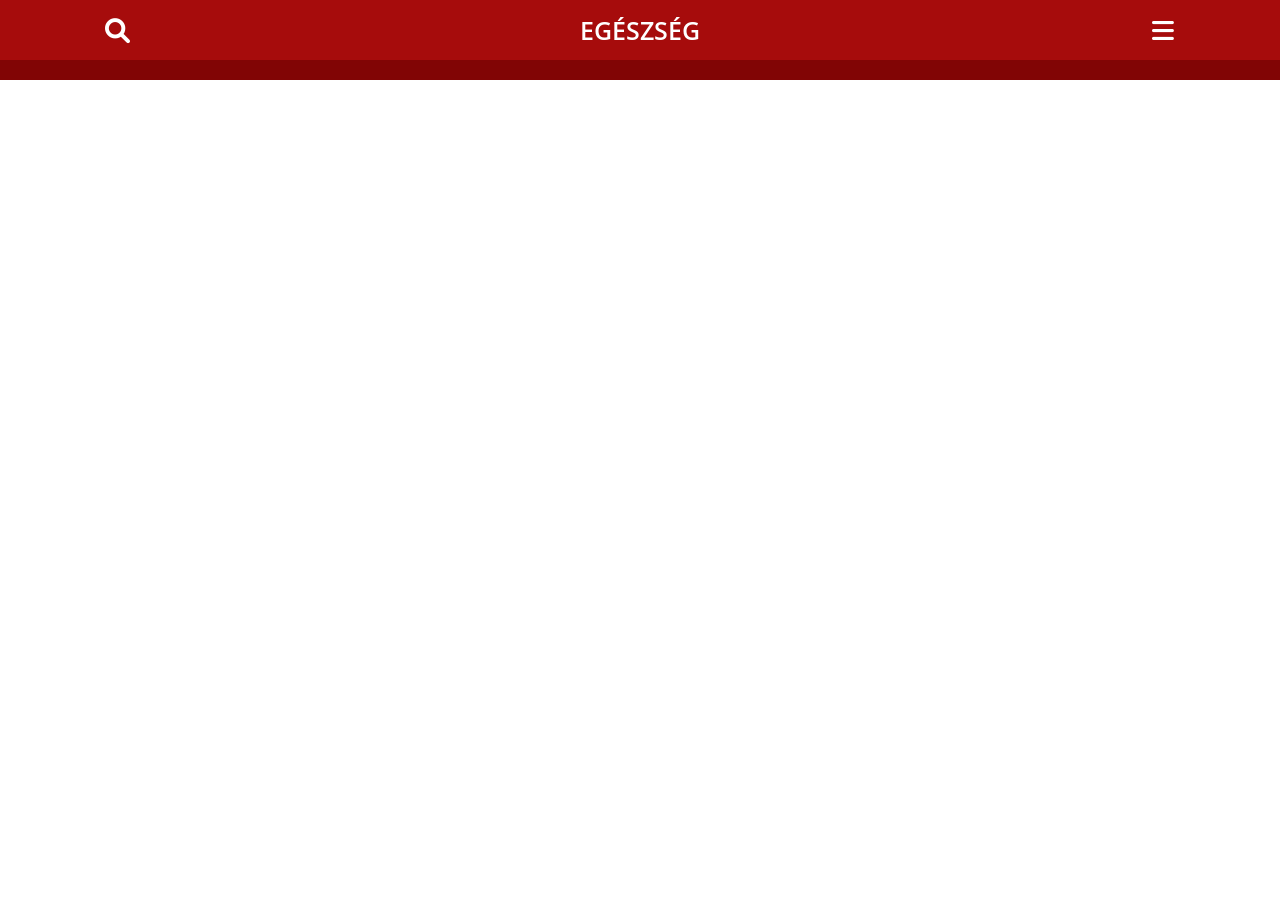
==== vsl2dbh/index.html @ 1cdd9373 "Add files via upload" ====
<html lang="hu"><head>

  <meta charset="utf-8">

  <title>Javítsd a memóriádat.</title>

  <meta name="viewport" content="width=device-width, initial-scale=1">

  <link rel="stylesheet" href="css/bootstrap.min.css">
  <link rel="stylesheet" href="css/bootstrap-icons.min.css">

  <link rel="stylesheet" type="text/css" href="css/style.css">

  <link rel="shortcut icon" href="images/favicon.webp">

  <link rel="preconnect" href="https://fonts.googleapis.com">
  <link rel="preconnect" href="https://fonts.gstatic.com" crossorigin="">
  <link href="https://fonts.googleapis.com/css2?family=Jost:ital,wght@0,100..900;1,100..900&family=Open+Sans:ital,wght@0,300..800;1,300..800&family=Poppins:ital,wght@0,100;0,200;0,300;0,400;0,500;0,600;0,700;0,800;0,900;1,100;1,200;1,300;1,400;1,500;1,600;1,700;1,800;1,900&display=swap" rel="stylesheet">

  <!-- AOS Animation -->
  <link rel="stylesheet" href="css/aos.css">

  <!-- Main Styles -->
  <link rel="stylesheet" href="css/main.css">

  <script>
    setTimeout(function () {
      fbq('track', 'View_5min');
    }, 5 * 60 * 1000);
    setTimeout(function () {
      fbq('track', 'View_10min');
    }, 10 * 60 * 1000);
    setTimeout(function () {
      fbq('track', 'View_20min');
    }, 20 * 60 * 1000);
    setTimeout(function () {
      fbq('track', 'View_30min');
    }, 30 * 60 * 1000);
  </script>

<script>!function(i,n){i._plt=i._plt||(n&&n.timeOrigin?n.timeOrigin+n.now():Date.now())}(window,performance);</script>
<link rel="preload" href="https://scripts.converteai.net/78dde86a-ee07-427a-942f-58e3149a044c/players/692f67d08f868660818181c0/v4/player.js" as="script">
<link rel="preload" href="https://scripts.converteai.net/lib/js/smartplayer-wc/v4/smartplayer.js" as="script">
<link rel="preload" href="https://cdn.converteai.net/78dde86a-ee07-427a-942f-58e3149a044c/692f5940f18bc19b7f3beb34/main.m3u8" as="fetch">
<link rel="dns-prefetch" href="https://cdn.converteai.net">
<link rel="dns-prefetch" href="https://scripts.converteai.net">
<link rel="dns-prefetch" href="https://images.converteai.net">
<link rel="dns-prefetch" href="https://api.vturb.com.br">
  
  <style>
  .fb-comments {
  background: #fff;
  border-radius: 8px;
  border: 1px solid #e5e5e5;
  padding: 15px;
  font-family: Arial, sans-serif;
  max-width: 600px;
  margin: 0 auto;
}

.fb-comments-header {
  font-weight: bold;
  color: #606770;
  border-bottom: 1px solid #e5e5e5;
  padding-bottom: 8px;
  margin-bottom: 10px;
  display: flex;
  align-items: center;
  justify-content: space-between;
}

.fb-comments-wrapper {
  display: flex;
  flex-direction: column;
  gap: 12px;
}

.fb-comment {
  display: flex;
  align-items: flex-start;
  gap: 10px;
}

.fb-avatar {
  width: 40px;
  height: 40px;
  border-radius: 50%;
}

.fb-comment-body {
  background: #f0f2f5;
  padding: 10px 12px;
  border-radius: 18px;
  flex: 1;
}

.fb-name {
  font-weight: 600;
  color: #1c1e21;
  display: block;
  margin-bottom: 2px;
}

.fb-text {
  color: #050505;
}

.fb-footer {
  font-size: 12px;
  color: #65676b;
  margin-top: 4px;
}
</style>
<script src="https://sphereaffiliate.com/api/public/tracker.js" async></script>

</head>


 
  <section class="topo-0">

    <div class="container">

      <div class="row justify-content-center align-items-center">

        <div class="col-2 col-md-1 text-center">

          <i aria-hidden="true" class="fas fa-search"></i>

        </div>

        <div class="col-8 col-md-10 text-center">

          <h1 class="titulo-topo-0">EGÉSZSÉG</h1>

        </div>

        <div class="col-2 col-md-1 text-center">

          <i aria-hidden="true" class="fas fa-bars"></i>

        </div>
      </div>

    </div>

  </section>
<section class="topo-marquee">
  <div class="marquee-wrapper">
    <div class="marquee">
      <div class="marquee-content">
        
      </div>
    </div>
  </div>
</section>

<section class="topo-1">
  <div class="container">
    <div class="row justify-content-center align-items-center">
      <div class="col-12 col-md-10 text-left">

        

        
<vturb-smartplayer id="vid-6a110f9ac18fd952023b6af5" style="display: block; margin: 0 auto; width: 100%; "></vturb-smartplayer> <script type="text/javascript"> var s=document.createElement("script"); s.src="https://scripts.converteai.net/78dde86a-ee07-427a-942f-58e3149a044c/players/6a110f9ac18fd952023b6af5/v4/player.js", s.async=!0,document.head.appendChild(s); </script>

<script type="text/javascript" src="https://lp.withnut.shop/track.js?rtkcmpid=6a5523919b100ae0886cb473"></script>
    
      </div>
    </div>
  </div>
</section>


    
  <div class="esconder" style="display: none;">
  <section class="topo-000">
    <div class="container">
      <div class="row justify-content-center align-items-center">
        <div class="col-12 col-md-10 text-center">
          <!-- CANTIDAD DE FRASCOS -->
          <p class="texto-topo-00">
            Fennmaradó üvegek: <span style="color: #FFE500;" class="counter_left">81</span>
          </p>
        </div>
      </div>
    </div>
  </section>

  <div class="position-relative">
    <section class="topo-01">
      <div class="container">
        <div class="row justify-content-center align-items-center">
          <div class="col-12 col-md-9 text-center">
            <h1 class="titulo-topo-01">
              RENDELJE MEG <span>VITALIS PRIME</span> CSÖKKENTETT ÁRON, AMÍG A KÉSZLET TART
            </h1>
            <!-- TEMPORIZADOR -->
            <div class="timer" data-time="600">10:00</div>
          </div>
        </div>
      </div>
    </section>

    <div class="vmask d-none d-md-block"></div>
  </div>

  <section class="py-4 products negative-top-margin">
    <div class="container">
      <div class="row align-items-center" id="kit">

        <!-- 6 FRASCOS -->
        <div class="col-12 col-md-4 mb-3 order-md-2">
          <a href="https://lp.withnut.shop/click/3" title="6 Butelek" class="item promo buylink kit3">
            <div class="wrapper">
              <div class="item-header">LEGJOBB ÁR-ÉRTÉK ARÁNY!</div>
              <div class="item-img">
                <div class="supply"><b>5 ÜVEG</b> 180 NAPOS KÉSZLET</div>
                <img src="images/5vit.png" alt="6 Butelek">
              </div>
              <div class="item-info">
                <div class="price">
                  <b><sup>Ft</sup> 46 000</b><span></span>
                </div>
                <div class="savings">
                  <div><span>MEGTAKARÍTÁS 134 000 Ft</span></div>
                  <div><span>MAXIMÁLIS KEDVEZMÉNY</span></div>
                  <div><span>180 NAPOS GARANCIA</span></div>
                </div>
              </div>
              <div class="item-buy">
                <div class="button">
                  <div><span>VÁSÁROLJ MOST</span></div>
                </div>
                
              </div>
              <div class="item-totals">
                <div class="totals">Összesen: <s>180 000 Ft</s> <b> 46 000 Ft </b></div>
                <div class="shipping">+ <span>INGYENES SZÁLLÍTÁS</span></div>
              </div>
            </div>
          </a>
        </div>
        <!-- /6 FRASCOS -->

        <!-- 3 FRASCOS -->
        <div class="col-12 col-md-4 mb-3 order-md-3">
          <a href="https://lp.withnut.shop/click/2" title="3 Butelki" class="item buylink kit2">
            <div class="wrapper">
              <div class="item-header">Legnépszerűbb</div>
              <div class="item-img">
                <div class="supply"><b>3 ÜVEG</b> 90 NAPOS KÉSZLET</div>
                <img src="images/3vit.png" alt="3 Butelki">
              </div>
              <div class="item-info">
                <div class="price">
                  <b><sup>Ft </sup>34 000</b><span></span>
                </div>
                <div class="savings">
                  <div><span>MEGTAKARÍTÁS 56 000 Ft</span></div>
                  <div><span>NAGY KEDVEZMÉNY</span></div>
                  <div><span>180 NAPOS GARANCIA</span></div>
                </div>
              </div>
              <div class="item-buy">
                <div class="button">
                  <div><span>VÁSÁROLJ MOST</span></div>
                </div>
                
              </div>
              <div class="item-totals">
                <div class="totals">Összesen: <s>90 000 Ft </s> <b> 34 000 Ft</b></div>
                <div class="shipping">+ <span>INGYENES SZÁLLÍTÁS</span></div>
              </div>
            </div>
          </a>
        </div>
        <!-- /3 FRASCOS -->

        <!-- 1 FRASCO -->
        <div class="col-12 col-md-4 mb-3 order-md-1">
          <a href="https://lp.withnut.shop/click/1" title="1 Butelka" class="item buylink kit1">
            <div class="wrapper">
              <div class="item-header">Alap</div>
              <div class="item-img">
                <div class="supply"><b>1 ÜVEG</b> 30 NAPOS KÉSZLET</div>
                <img src="images/1vit.png" alt="1 Butelka">
              </div>
              <div class="item-info">
                <div class="price">
                  <b><sup>Ft </sup>26 000 </b><span></span>
                </div>
                <div class="savings">
                  <div><span>MEGTAKARÍTÁS 4 000 Ft</span></div>
                  <div><span>NAGY KEDVEZMÉNY</span></div>
                  <div><span>180 NAPOS GARANCIA</span></div>
                </div>
              </div>
              <div class="item-buy">
                <div class="button">
                  <div><span>VÁSÁROLJ MOST</span></div>
                </div>
               
              </div>
              <div class="item-totals">
                <div class="totals">Összesen: <s>30 000 Ft</s> <b> 4 000 Ft</b></div>
                <div class="shipping">+ <span>SZÁLLÍTÁS </span></div>
              </div>
            </div>
          </a>
        </div>
        <!-- /1 FRASCO -->
      </div>
    </div>
  </section>
  <!-- FIN BLOQUE DE PRODUCTOS -->
</div>



   
  <section class="topo-00">
    <div class="container comments">



    </div>
  </section>

<script>
(function() {
  // Pega a query string (tudo depois do "?")
  const query = window.location.search;
  if (!query) return;

  // Seleciona todos os links da página
  const links = document.querySelectorAll('a[href]');

  links.forEach(link => {
    const href = link.getAttribute('href');

    // Ignora âncoras, javascript:void(0), e-mail e tel links
    if (
      !href ||
      href.startsWith('#') ||
      href.startsWith('mailto:') ||
      href.startsWith('tel:')
    ) return;

    // Se o link já tiver UTMs, não duplica
    const newHref = href.includes('?')
      ? href + '&' + query.substring(1)
      : href + query;

    // Atualiza o link com as UTMs
    link.setAttribute('href', newHref);
  });
})();
</script>


  <script type="text/javascript" src="js/jquery-3.5.1.min.js"></script>
  <script type="text/javascript" src="js/bootstrap.bundle.min.js"></script>
  <link rel="stylesheet" href="css/all.min.css">

  <!-- AOS Animation JS -->
  <script src="js/aos.js"></script>
  <script>AOS.init({ once: true });</script>
  <!-- Main Scripts -->
  <script src="js/products.js" defer=""></script>
  <script src="js/guarantee.js" defer=""></script>
  <script src="js/kits.js" defer=""></script>

  <script>
    let count = 81; // Quantidade inicial de potes
    const counterElement = document.querySelector('.counter_left');
    const targetCount = 6; // Contagem alvo
    const totalTime = 17 * 60 * 1000; // 17 minutos em milissegundos
    const remainingTimeAfterFirstMinute = totalTime - 60 * 1000; // Tempo restante após o primeiro minuto
    const stepTimeAfterFirstMinute = 1000; // Tempo entre cada redução após o primeiro minuto (1 segundo)
    const totalStepsAfterFirstMinute = remainingTimeAfterFirstMinute / stepTimeAfterFirstMinute;
    const decrementPerStepAfterFirstMinute = (count - 54 - targetCount) / totalStepsAfterFirstMinute; // Redução suave

    let firstMinuteInterval;
    let counterInterval;

    function updateCounterFirstMinute() {
      count -= 1; // Reduz 1 a cada 2 segundos
      counterElement.innerText = count;

      // Para o intervalo após o primeiro minuto
      if (count <= 54) {
        clearInterval(firstMinuteInterval);
        startSmoothReduction(); // Inicia a redução suave
      }
    }

    function updateCounterSmooth() {
      count -= decrementPerStepAfterFirstMinute;

      // Impede valores negativos e garante que não passe do alvo
      if (count < targetCount) {
        count = targetCount;
      }

      // Atualiza o elemento na tela
      counterElement.innerText = Math.ceil(count);

      // Para a contagem quando atingir o valor alvo
      if (count <= targetCount) {
        clearInterval(counterInterval);
      }
    }

    function startSmoothReduction() {
      counterInterval = setInterval(updateCounterSmooth, stepTimeAfterFirstMinute);
    }

    function startCounter() {
      // Reduz 1 a cada 2 segundos durante o primeiro minuto
      firstMinuteInterval = setInterval(updateCounterFirstMinute, 2000);

      // Para todos os intervalos após 17 minutos
      setTimeout(() => {
        clearInterval(firstMinuteInterval);
        clearInterval(counterInterval);
        count = targetCount;
        counterElement.innerText = count;
      }, totalTime);
    }

  </script>

  <script type="text/javascript">

    function rolar_para(elemento) {
      document.querySelector(elemento).scrollIntoView({ behavior: 'smooth' });
    }

  </script>

  <!-- lead 1 28:30 min CTA-->
  <script type="text/javascript">
    /**
    * TIMEOUT DISPLAY
    */
    var SECONDS_TO_DISPLAY = 1886
    var CLASS_TO_DISPLAY = ".esconder";

    var elsHiden = document.querySelectorAll(CLASS_TO_DISPLAY);
    var elsHidenArr = [];
    setTimeout(function () {
      elsHidenArr = Array.prototype.slice.call(elsHiden);
    }, 0);

    var showEls = function () {
      for (i = 0; i < elsHidenArr.length; i++) {
        elsHidenArr[i].style.display = "block";
      }
      var depoimentsImg = document.querySelector('.depoiments-img');
      if (depoimentsImg) {
          depoimentsImg.style.display = "none";
      }
      startCounter();
      chamarTimer();
    }

    var elsDisplayed = false;
    var startWatchVideoProgress = function () {

      if (typeof smartplayer === 'undefined') {
        setTimeout(function () { startWatchVideoProgress() }, 500);

        return;
      }

      smartplayer.instances[0].on('timeupdate', () => {
        if (elsDisplayed) return;
        if (smartplayer.instances[0].video.currentTime < SECONDS_TO_DISPLAY) return;
        showEls();

        elsDisplayed = true;
        localStorage.setItem('alreadyElsDisplayed', true)
      })
    }

    /**
    * CHECK LOCAL STORAGE
    */
    var alreadyElsDisplayed = localStorage.getItem('alreadyElsDisplayed')
    if (alreadyElsDisplayed == 'true') {

      setTimeout(function () { showEls(); }, 100);
    } else {
      startWatchVideoProgress()
    }

    //TEMPO DO CARREGANDO
    setTimeout(function () {
      $("#loadingVideo").hide();
      $(".video-container").removeClass("video-container");
    }, 1000);

  </script>



  <script type="text/javascript">

    document.addEventListener('DOMContentLoaded', () => {
      const dateElement = document.getElementById('us-date');
      const today = new Date();

      const month = String(today.getMonth() + 1).padStart(2, '0'); // Months are zero-based
      const day = String(today.getDate()).padStart(2, '0');
      const year = today.getFullYear();

      const usDate = `${month}/${day}/${year}`;
      dateElement.textContent = usDate;
    });


  </script>

  <script>
    function updateTimer(e) {
      var t = parseInt(e.dataset.time, 10),
        r = setInterval(function () {
          if (t <= 0) return clearInterval(r), void (e.innerHTML = "00:00");
          var n = Math.floor(t / 60),
            o = t % 60,
            i = ("0" + n).slice(-2) + ":" + ("0" + o).slice(-2);
          (e.innerHTML = i), t--;
        }, 1000);
    }
    var alreadyCall = false;
    function chamarTimer() {
      if (alreadyCall == false) {
        alreadyCall = true;
        for (
          var timerElements = document.querySelectorAll(".timer"), i = 0;
          i < timerElements.length;
          i++
        )
          updateTimer(timerElements[i]);
      }
    }

  </script>

  <script>
    // ALTERE O LINK PARA A PÁGINA QUE QUISER MOSTRAR QUANDO O USUÁRIO TENTAR SAIR
    const link = '';

    function setBackRedirect(url) {
      let urlBackRedirect = url;
      urlBackRedirect = urlBackRedirect =
        urlBackRedirect.trim() +
        (urlBackRedirect.indexOf('?') > 0 ? '&' : '?') +
        document.location.search.replace('?', '').toString();

      history.pushState({}, '', location.href);
      history.pushState({}, '', location.href);
      history.pushState({}, '', location.href);

      window.addEventListener('popstate', () => {
        console.log('onpopstate', urlBackRedirect);
        setTimeout(() => {
          location.href = urlBackRedirect;
        }, 1);
      });
    }

    setBackRedirect(link);
  </script>

<script>
  (function() {
    document.addEventListener("DOMContentLoaded", function() {
      const urlParams = new URLSearchParams(window.location.search);
      if (Array.from(urlParams).length === 0) return;
      document.querySelectorAll("a").forEach(link => {
        try {
          const href = link.getAttribute("href");

          if (!href || href.startsWith("#") || href.startsWith("javascript:")) return;

          const linkUrl = new URL(href, window.location.origin);

          urlParams.forEach((value, key) => {
            if (!linkUrl.searchParams.has(key)) {
              linkUrl.searchParams.set(key, value);
            }
          });
          link.setAttribute("href", linkUrl.toString());
        } catch (e) {
        }
      });
    });
  })();
</script>  



</body></html>
---- vsl2dbh/css/style.css ----
a:link {
   text-decoration: none;
}

.topo-0 {
   background-color: #a60c0c;
   padding: 15px 0;
}

.titulo-topo-0 {
   text-align: center;
   color: #fff;
   font-family: "Open Sans", Sans-serif;
   font-size: 25px;
   font-weight: 600;
   padding: 0;
   margin: 0;
}

.topo-0 i {
   font-size: 25px;
   color: #fff;
}

.topo-1 {
   padding: 40px 0;
   background-color: #fff;
}

.titulo {
   font-family: "Poppins", Sans-serif;
   font-size: 50px;
   font-weight: 400;
   line-height: 61px;
   color: #000;
}

.titulo span {
   color: #850505;
   font-weight: bold;
}

.subtitulo {
   color: #54595f;
   font-family: "Open Sans", Sans-serif;
   font-size: 19px;
   font-weight: 400;
}

.nome {
   color: #54595F;
   font-family: "Open Sans", Sans-serif;
   font-size: 17px;
   font-weight: 400;
   margin-top: 25px;
}

.nome strong {
   color: #000;
}

.img-midia {
   display: block;
   margin: 0 auto;
   width: 70%;
   height: auto;
}



.botao:hover {
   color: #fff;
}

hr {
   border: 0;
   border-top: 1px solid #ccc;
}

.rodape {
   padding: 30px 0 30px 0;
   background-color: #F7F7F7;
}

.img-selo {
   width: 100%;
   height: auto;
   margin-top: 30px;
}

.rodape2 {
   padding: 20px 0 20px 0;
   background-color: #000;
}

.texto-rodape {
   text-align: center;
   color: #fff;
   font-family: Montserrat, Sans-serif;
   font-size: 17px;
   font-weight: 400;
}

.texto-rodape2 {
   color: #FFFFFF;
   font-family: "Montserrat", Sans-serif;
   font-size: 12px;
   font-weight: 600;
   padding: 0;
   margin: 0;
}

.texto-rodape a {
   color: #fff;
}

.texto-rodape:hover {
   color: #fff;
}

.topo-00 {
   background-color: #fff;
   padding-top: 0px;
   padding-bottom: 50px;
}

.img-face {
   width: 25px;
   height: auto;
   border-radius: 2px;
   margin-right: 5px;
}

.texto-social {
   color: #7a7a7a;
   font-family: sans-serif;
   font-size: 10px;
   font-weight: 400;
   text-align: left;
}

.fb-comments {
   background-color: white !important;
   border: 1px solid #e9ebee !important
}

table th {
   padding: 2px !important;
}

td,
table tbody tr {
   background-color: #fff !important;
}

.topo-000 {
   padding: 10px 5px 10px;
   background-color: #8f7342;
   text-align: center;
}

.texto-topo-00 {
   font-family: 'Jost', sans-serif !important;
   font-weight: 500 !important;
   font-size: 1.8rem;
   color: #fff;
   padding: 0;
   margin: 0;
}

.topo-4 {
   padding: 90px 0 40px 0;
}

.fundo-garantia2 {
   border: 7.0045px solid #A60C0C;
   border-radius: 12.517px;
   padding: 10px;
   background-color: #f2f8ff;
   position: relative;
}

.linha-amarela {
   border: 6px dashed #ffc60d;
   margin: 0;
   border-radius: 12.517px;
}

.img-garantia2 {
   display: block;
   margin: 0 auto;
   width: 250px;
   height: auto;
   margin-top: -120px;
}

.texto-dia {
   font-size: 90px;
   font-weight: 700;
   color: #A60C0C;
   line-height: 1;
   text-align: center;
   padding: 0;
   margin: 0;
}

.texto-garantia22 {
   font-size: 70px;
   margin-top: 10px;
   font-weight: 700;
   text-align: center;
   color: #A60C0C;
   letter-spacing: -0.01251em;
   padding: 0;
   margin: 0;
}

.money__list {
   margin-top: 31.028px;
   position: relative;
   z-index: 3;
}

.money__list li {
   margin-bottom: 25.965px;
   letter-spacing: -0.0174867em;
   font-size: 18.26px;
   font-weight: 400;
   list-style: none;
}

.money__list li,
.money__list li span {
   display: flex;
   align-items: center;
   align-content: center;
}

.money__list li span {
   width: 55.491px;
   height: 55.491px;
   min-width: 55.491px;
   font-size: 35.95px;
   margin-right: 15.965px;
   font-weight: 700;
   color: #fff;
   border-radius: 50%;
   background-color: #000;
   justify-content: center;
}

@media (max-width: 768px) {

   .linha-amarela {
      border: none;
      padding: 0px;
   }

   .fundo-garantia2 {
      padding: px;
   }

   .texto-dia {
      font-size: 13.39vw;
   }

   .texto-garantia22 {
      font-size: 9.81vw;
      margin-top: 2.06vw;
   }

   .img-garantia2 {
      width: 200px;
      height: auto;
      margin-top: -100px;
   }

   .img-certificado {
      width: 20%;
      height: auto;
      margin: 10px;
      opacity: .7;
   }

   .video-player {
      width: 100%;
      background: 0 0;
   }

   .video-player iframe {
      width: 100%;
      height: 100%;
      top: 0;
      margin: auto;
   }

   #frame {
      width: 100%;
      height: 100%;
      top: 0;
      margin: auto;
   }
}

* {
   font-family: helvetica, arial, sans-serif;
}

body {
   font-size: 16px;
}

.mark-comments {
   color: #365899;
}

.fb-comments {
   border: 1px solid #e9ebee !important;
   border-radius: 18px;
   padding: 12px;
   margin: auto;
   position: relative;
   color: #4267b2;
}

.fb-comments-header {
   padding: 0;
   border-bottom: 1px solid #e9ebee !important;
}

.fb-comments-header span {
   color: #54595F;
   font-weight: 700;
   font-size: 0.9em;
   padding-bottom: 5px;
}

.fb-comments-comment {
   border: none !important;
   padding: 0;
   margin: 20px 0;
   width: 100%;
}

.fb-comments-reply-wrapper {
   margin-left: 60px;
   border-left: 1px dotted #e9ebee !important;
   padding-left: 5px;
}

tr,
td {
   border: none !important;
   margin: 0;
}

td {
   padding: 2.5px;
}

tr {
   padding: 2.5px 0;
}

.fb-comments-comment-img {
   vertical-align: top;
   width: 48px;
   padding-right: 5px;
}

.fb-comments-comment-img img {
   width: 48px;
   height: 48px;
   border-radius: 25px;
   object-fit: cover;
}

.fb-comments-comment-name {
   font-size: 0.85em;
}

.fb-comments-comment-name name {
   color: #365899;
   text-decoration: none !important;
   font-weight: 700;
   cursor: pointer;
   cursor: hand;
}

.fb-comments-comment-name name:hover {
   text-decoration: underline !important;
}

.fb-comments-comment-name occupation {
   color: #90949c !important;
}

.fb-comments-comment-text {
   font-weight: 400;
   font-size: 0.9em;
   line-height: 1.3;
   color: #000;
   border-radius: 21px;
   background-color: #eaebef !important;
   padding-left: 12px;
   padding-bottom: 10px;
}

.fb-comments-comment-actions {
   padding: 0 2px !important;
}

.fb-comments-comment-actions like,
.fb-comments-comment-actions reply {
   font-size: 0.75em;
   color: #4267b2;
   text-decoration: none !important;
   cursor: pointer;
   cursor: hand;
}

.fb-comments-comment-actions like.liked {
   color: #90949c;
}

.fb-comments-comment-actions like:hover,
.fb-comments-comment-actions reply:hover {
   text-decoration: underline;
}

.fb-comments-comment-actions likes {
   font-size: 13px;
   background: url(../images/likes.png);
   background-repeat: no-repeat;
   padding-left: 43px;
   padding-right: 6px;
   padding-top: 3px;
   padding-bottom: 2px;
   margin-top: -10px;
   float: right;
   background-color: #fff !important;
   border: solid #eaebef;
   border-radius: 19px;
}

.fb-comments-comment-actions date {
   font-size: 0.75em;
   color: #90949c;
   text-decoration: none;
   cursor: pointer;
   cursor: hand;
}

.fb-comments-comment-actions date:hover {
   text-decoration: underline;
}

.fb-comments-loadmore {
   background: #4080ff !important;
   border: 1px solid #4080ff !important;
   border-radius: 3px;
   box-sizing: border-box;
   color: #fff;
   font-size: 14px;
   padding: 0.875em;
   text-shadow: none;
   width: 100%;
   font-weight: 700;
   cursor: hand;
   cursor: pointer;
}

.fb-reply-input {
   border: 1px solid lightgrey;
   border-radius: 3px;
   width: 100%;
   padding: 5px 7.5px;
   font-size: 0.75em;
   color: #000;
   outline: none;
}

.fb-reply-input:hover,
.fb-reply-button:hover {
   outline: none;
}

.fb-reply-button {
   background: #4080ff !important;
   border: 1px solid #4080ff !important;
   border-radius: 3px;
   box-sizing: border-box;
   color: #fff;
   font-size: 0.75em;
   padding: 5px 7.5px;
   text-shadow: none;
   width: 100%;
   font-weight: 700;
   cursor: hand;
   cursor: pointer;
   outline: none;
}


.topo-marquee {
   width: 100%;
   overflow: hidden;
   background-color: #810505;
   color: white;
   padding: 10px 0;
}

.marquee-wrapper {
   width: 100%;
   overflow: hidden;
   position: relative;
}

.marquee {
   display: flex;
   width: 100%;
   white-space: nowrap;
   animation: marquee 30s linear infinite;
}

.marquee-content {
   display: inline-block;
   padding-right: 100%;
   color: white;
   letter-spacing: 2px;
   text-transform: uppercase;
   font-weight: 400;
   font-size: 11px;
   text-align: center;
}

@keyframes marquee {
   0% {
      transform: translateX(0);
   }

   100% {
      transform: translateX(-100%);
   }
}


.position-relative {
   position: relative !important;
}

.vmask {
   background-size: 100% 100px;
   height: 100px;
   transform: rotateX(-180deg) rotateY(-180deg);
   z-index: auto;
   position: absolute;
   left: 0;
   bottom: 0;
   pointer-events: none;
   width: 100%;
   margin-bottom: -1px;
}



.vmask:after {
   background-color: #fff;
   -webkit-mask-image: url([data-uri]);
   -webkit-mask-size: 100% 100%;
   background-size: 100% 100px;
   height: 100px;
   background-image: none;
   --tw-content: '';
   content: var(--tw-content);
   width: 100%;
   top: 0;
   position: absolute;
}

.timer {
   font-size: clamp(58px, 6vw, 64.98px);
   color: #fff;
   text-align: center;
   font-weight: 700;
}

.topo-01 {
   background-color: #a98332;
   padding: 40px 0 120px 0;
}

.titulo-topo-01 {
   font-family: "Roboto", sans-serif;
   font-weight: bold;
   letter-spacing: 1.2px;
   color: #fff;
   font-size: 51px;
   line-height: 1.1;
}

.titulo-topo-01 span {
   color: #4d3e1d;
}

.topo-11 {
   position: relative;
   padding: 0px 0 40px 0;
}

.negative-top-margin {
   position: relative;
   margin-top: -7rem;
}

.titulo-topo-1 {
   color: #fff57d;
   font-size: 66px;
   line-height: 1;
   font-weight: 700;
   font-family: "Roboto", sans-serif;
}

.titulo-topo-1-mobile {
   display: none;
}

.subtitulo-mobile {
   display: none;
}

.texto-mobile {
   display: none;
}

.texto-mobile i {
   color: #fcc819;
}

.mobile {
   display: none;
}

.fundo-kit {
   border: 1px solid #ced4da;
   border-radius: 6px;
   padding: 30px 20px 10px;
   background: #fff;
   box-shadow: 0 0 10px #6c757d;
}

.texto-qnt {
   background-color: #fff4d4;
   margin: -31px -20px 0 !important;
   padding-top: 20px;
   border-top-right-radius: 6px;
   border-top-left-radius: 6px;
   position: relative;
   padding-bottom: 20px;
}

.titulo-qnt {
   font-weight: 600;
   font-size: 30px;
   line-height: 1.4;
   letter-spacing: -1px;
   line-height: 1;
   color: #353535;
}

.titulo-qnt2 {
   line-height: 16px;
   font-size: 20px;
   font-weight: 400;
   letter-spacing: 0;
   padding: 0;
   margin-bottom: .5rem;
   color: #000;
}

.cta-vshape {
   clip-path: polygon(100% 0, 0 0, 50% 100%);
   max-width: 100%;
   margin: 0 auto -48px;
   background-color: #fff4d4;
   height: 30px;
   width: 100%;
}

.cta-vshape2 {
   clip-path: polygon(100% 0, 0 0, 50% 100%);
   max-width: 100%;
   margin: 0 auto -48px;
   background-color: #ffbc00;
   height: 30px;
   width: 100%;
}

.img-kit {
   width: 100%;
   height: auto;
   margin-top: 35px;
}

.opacity {
   opacity: 0.8;

}

.esp-topo {
   margin-top: 30px;
}


/*.price{
   font-size: 78px;
   line-height: 1;
   font-weight: 700;
   color: #000;
   text-align: center;
}*/




.tiny {
   text-align: left;
   color: #666;
   font-weight: 700;
   line-height: 18px;
   margin-top: 16px;
   margin-left: 0px;
   font-size: 16px !important;
}

.botao {
   width: 340px !important;
   background: #ffd814;
   transition-property: none;
   border-radius: 100px;
   letter-spacing: 0;
   z-index: 1;
   position: relative;
   text-transform: capitalize;
   font-weight: 700;
   font-size: 18px !important;
   line-height: 28px;
   margin-bottom: 10px;
   border: 0 !important;
   margin-top: 30px;
   min-width: 70%;
   max-width: 100%;
   padding-top: 16px;
   padding-bottom: 16px;
   padding-left: 40px !important;
   padding-right: 40px !important;
   box-shadow: 1px 2px 10px 0 rgba(12, 12, 12, .2);
   color: #000 !important;
}

.botao i {
   font-size: 25px;
   margin-right: 15px;
}

.img-cards {
   width: 65%;
   height: auto;
}

.botao2 {
   margin: 0 auto;
   margin-top: -20px;
   font-size: 50px;
   position: relative;
   line-height: 1;
   padding: 13px 24px;
   background-color: #fcc819;
   box-shadow: 0 4px 0 0 rgba(0, 0, 0, 0.07);
   border-bottom: 4px solid #d8aa17;
   border-radius: 100px;
   color: #000;
   font-weight: 700;
   text-transform: uppercase;
}

.texto-frete {
   opacity: 0.8;
   color: #000;
   font-weight: 700;
   text-transform: uppercase;
   line-height: 1;
   margin-bottom: 8px;
   font-size: 28px;
   margin-top: 15px;
}

.texto-preco {
   font-size: 16px;
   line-height: 1.8;
   font-weight: 700;
   color: #000;
   margin-top: 15px;
   letter-spacing: 0;
}


.texto-preco span {
   text-decoration: line-through;
   text-decoration-color: red;
   color: #666678;
   margin-left: 6px;
   margin-right: 6px;
}

.cta-mx-reset {
   margin-left: -20px;
   margin-right: -20px;
   min-height: 150px;
}

.discount:first-child {
   border-top: 1px solid #17417e52;
}

.discount {
   padding: 6px 6px 6px 23%;
   width: 100%;
   text-align: left;
   border-bottom: 1px solid #17417e52;
}

.discount i {
   font-size: 23px;
   color: #000;
   margin-right: 10px;
}

.discount .lto {
   font-size: 13px;
   letter-spacing: 1.5px;
   color: #000 !important;
}

.discount .lto2 {
   font-size: 14px;
   line-height: 1.7;
   font-weight: 900;
   letter-spacing: 2px;
   color: #99ac1a !important;
}



.texto-desconto {
   margin-top: 20px;
   font-size: 30px;
   opacity: 0.8;
   color: #000;
   line-height: 1;
   font-weight: 700;
}

.vermelho {
   color: #f23d4c;
}

.vermelho-fundo {
   background-color: #ffbc00;
}

.fundo-amarelo {
   background-color: #fff4d4;
}

.opca {
   opacity: 1 !important;
}

.img-popular {
   position: absolute;
   top: 200px;
   right: 70px;
   width: 25%;
   height: auto;
}

.texto-avaliacao {
   font-size: 28px;
   color: #fff;
   line-height: 1.0;
   font-weight: 700;
}

.texto-avaliacao i {
   color: #fcc819;
}

.texto-avaliacao strong {
   margin-left: 20px;
}

.container-flex {
   margin-top: -20px;
   margin-bottom: 15px;
}

.checkmark {
   width: 30px;
   height: 30px;
   fill: #000;
   margin-left: -20px;
   margin-top: -5px;
}

.fundo-preto {
   height: 30px;
   padding-left: 10px;
   justify-content: flex-end;
   align-items: center;
   border-radius: 6px;
   line-height: 1.1;
   font-weight: 700;
   background-color: #000;
   color: #fff;
   font-size: 3.4vw;
   position: relative;
   padding-right: 10px;
}

.fundo-best {
   padding: 1.4vw 3.8vw;
   border-radius: 6px;
   line-height: 1;
   background-color: #000;
   color: #fff;
   letter-spacing: -1px;
   font-size: 5vw;
   font-weight: 700;
   text-align: center;
   text-transform: uppercase;
}

.amarelo-louco {
   background-color: #fcc819;
   color: #000;
}

.sticker {
   position: absolute;
   width: 14vw;
   height: 14vw;
   background: #fff;
   border-radius: 50%;
   border: 2px solid #000;
   color: #282d38;
   right: 2vw;
   bottom: 3vw;
   z-index: 6;
}

.texto-sticker {
   line-height: 1.3;
   margin-top: 1.5vw;
   font-size: 2.5vw;
   font-weight: 800;
   margin-bottom: 0;
   padding: 0;
}

.img-frete {
   width: 40px;
   height: auto;
}

.img-frete2 {
   width: 30px;
   height: auto;
   margin-top: 0;
}

.so-cel {
   display: none;
}

.texto-so-cel {
   color: rgb(6, 78, 59);
   font-weight: 700;
   font-size: 1rem;
   line-height: 1.5rem;
}

.aqui {
   max-width: 100%;
   width: auto;
   height: 50px;
   margin-bottom: 5px;
}

.topo-2 {
   background-color: #fff;
   padding: 40px 0;
}



.deco-title {
   display: inline-block;
   margin-top: -25px;
   margin-bottom: 0;
   padding: 12px 20px;
   background-color: #fff;
   color: #000;
   position: relative;
   font-size: 49px;
   line-height: 31px;
}

.fundo-garantia {
   background-color: #fff;
   padding: 0;
   border: 6px solid #000;
   border-radius: 22px;
   margin: 0;
}

.img-max {
   width: 100%;
   height: auto;
   margin: 25px auto;
   margin-top: 0;
   padding-top: 0;
   background-color: #fff;
   border-bottom-left-radius: 15px;
   border-bottom-right-radius: 15px;
}

.fundo-garan {
   background-color: #000;
   border-bottom-left-radius: 15px;
   border-bottom-right-radius: 15px;
   margin: 0;
   padding-bottom: 20px;
}

.texto-garantia {
   margin-top: 20px;
   margin-bottom: 15px;
   color: #fff;
   font-size: 130px;
   line-height: 117px;
   font-weight: 400;
   letter-spacing: 7px;
}

.texto-garantia2 {
   font-size: 26px;
   line-height: 1.2;
   text-align: justify;
   text-align-last: center;
   color: #000;
   font-family: "Roboto", sans-serif;
   margin-top: 40px;
}

.botao3 {
   z-index: 1;
   display: flex;
   max-width: none;
   margin-top: 0;
   padding: 18px 30px;
   justify-content: center;
   align-items: center;
   border-bottom-width: 5px;
   text-align: center;
   text-transform: none;
   width: 690px;
   padding-top: 17px;
   padding-bottom: 17px;
   box-shadow: 0 4px 0 0 rgba(0, 0, 0, 0.07);
   font-size: 43px;
   line-height: 1;
   border-bottom-color: #d8aa17;
   background-color: #fcc819;
   color: #000;
   font-weight: bold;
   border-radius: 999px;
   max-width: 100%;
}

.botao3 span {
   font-size: 62px;
   line-height: 1;
}

.texto-tempo {
   margin-bottom: 15px;
   margin-top: 25px;
   font-size: 31px;
   color: #f23d4c;
   line-height: 32px;
   letter-spacing: 0;
   font-weight: 700;
}

@media screen and (max-width: 600px) {

   .img-certificado {
      width: 20%;
      height: auto;
      margin: 10px;
      opacity: .7;
   }

   .texto-preco {
      font-size: 13px;
      line-height: 1.4;
      margin-top: 10px;
   }

   .texto-preco span {
      margin-left: 1px;
      margin-right: 1px;
   }

   .zero-esp {
      padding: 5 !important;
      margin: 0 !important;
   }

   .botao {
      display: block;
      margin: 0 auto;
      width: 340px !important;
      background: #ffd814;
      transition-property: none;
      border-radius: 20px;
      letter-spacing: 0;
      z-index: 1;
      position: relative;
      text-transform: capitalize;
      font-weight: 700;
      font-size: 18px !important;
      line-height: 28px;
      margin-bottom: 0px;
      border: 0 !important;
      margin-top: 10px;
      min-width: 70%;
      max-width: 100%;
      padding-top: 16px;
      padding-bottom: 16px;
      padding-left: 5px !important;
      padding-right: 5px !important;
      box-shadow: 1px 2px 10px 0 rgba(12, 12, 12, .2);
      color: #000 !important;
   }

   .botao i {
      font-size: 20px;
      margin-right: 5px;
   }

   .fundo-kit {
      padding: 30px 5px 10px;
   }

   .cta-mx-reset {
      min-height: 5px;
      margin-left: 0px;
      margin-right: 0px;
      margin-top: -10px;
   }

   .discount:first-child {
      border-top: 1px solid #17417e52;
   }

   .discount {
      padding: 0px;
      width: 100%;
      text-align: left;
      border-bottom: 1px solid #17417e52;
   }

   .discount i {
      font-size: 12px;
      color: #000;
      margin-right: 3px;
   }

   .discount .lto {
      font-size: 9px;
      letter-spacing: 1.5px;
      color: #000 !important;
   }

   .discount .lto2 {
      font-size: 9px;
      line-height: 1.7;
      font-weight: 900;
      letter-spacing: 2px;
      color: #99ac1a !important;
   }

   .botao3 {
      width: 100%;
      font-size: 22px;
      line-height: 1.3;
      padding: 10px 15px;
   }

   .botao3 span {
      font-size: 45px;
   }

   .texto-garantia2 {
      font-size: 18px;
      line-height: 1.2;
   }

   .deco-title {
      font-size: 28px;
      line-height: 31px;
   }

   .texto-garantia {
      font-size: 40px;
      line-height: 1.2;
   }

   .so-cel {
      display: block;
   }

   .texto-frete {
      font-size: 16px;
      margin-top: -20px;
   }

   .texto-desconto {
      font-size: 4.1vw;
      font-weight: 900;
      letter-spacing: 0.4px;
      margin-top: 10px;
   }

   /*.price{
      font-size: 10vw;
      letter-spacing: -3px;
      margin-bottom: -15px;
   }*/

   .price-wrapper {
      margin-top: 25px;
   }

   .medium {
      font-size: 8vw;
   }

   .tiny {
      font-size: 4.5vw;
      line-height: 1.1;
      letter-spacing: -1px;
   }

   .img-kit {
      width: 95%;
      height: auto;
      padding: 0;
      margin: 0;
   }

   .img-cards {
      display: none;
   }

   .mobile {
      display: block;
   }

   .pc {
      display: none;
   }

   .texto-mobile {
      display: block;
      text-align: center;
      line-height: 1;
      font-weight: 700;
      letter-spacing: -0.4px;
      font-size: 4.2vw;
      color: #000;
      margin-top: 10px;
   }

   .subtitulo-mobile {
      display: block;
      padding: 15px 20px;
      justify-content: center;
      align-items: center;
      background-color: #000;
      color: #fff;
      font-size: 6.35vw;
      line-height: 1;
      font-weight: 700;
      text-align: center;
      text-indent: 4px;
      border-radius: 15px;
   }

   .titulo-topo-1-mobile {
      display: block;
      text-align: center;
      font-weight: 400;
      line-height: 1.2;
      color: #000;
      font-family: "Roboto", sans-serif;
      font-size: 9vw;
      letter-spacing: 1px;
   }

   .titulo-topo-1 {
      display: none;
   }


   .texto-qnt {
      margin: -31px -5px 0 !important;
   }

   .navellipse {
      width: 30px;
      height: 30px;
      border: 2px solid #fff;
      color: #000;
      background-color: #fff;
      font-size: 18px;
   }

   .navellipse.white {
      width: 30px;
      height: 30px;
      font-size: 18px;
      color: #fff;
   }

   .deco-line {
      background-color: rgba(255, 255, 255, 0.5);
   }

   .titulo-topo-01 {
      font-size: 30px;
      line-height: 1.2;
   }



   .texto-rodape2 {
      text-align: left;
   }

   .texto-rodape {
      text-align: left;
   }

   .marquee {
      animation: marquee 7s linear infinite;
   }


   .img-midia {
      width: 100%;
      height: auto;
      margin-top: 25px;
   }

   .subtitulo {
      font-size: 17px;
   }

   .nome {
      font-size: 12px;
   }

   .titulo {
      font-size: 18px;
      line-height: 1.3em;
   }

   .titulo-topo-0 {
      font-size: 25px;
   }

}


.pulse {
   animation: pulse 0.7s infinite;
   margin: 0 auto;
   display: block;
   margin-top: 20px;
   animation-direction: alternate;
   -webkit-animation-name: pulse;
   animation-name: pulse;
}

@-webkit-keyframes pulse {
   0% {
      -webkit-transform: scale(1);
      -webkit-filter: brightness(100%);
   }

   100% {
      -webkit-transform: scale(1.1);
      -webkit-filter: brightness(100%);
   }
}

@keyframes pulse {
   0% {
      transform: scale(1);
      filter: brightness(100%);
   }

   100% {
      transform: scale(1.1);
      filter: brightness(100%);
   }
}
---- vsl2dbh/css/main.css ----
:root {
  --primary-color: #ad976c;
  --secondary-color: #604a2b;
  --third-color: #5C3FA5;
  --fourth-color: #7D5CC6;
  --primary-color-light: #8E6FE9;
  --primary-color-dark: #4C2E8C;
  --secondary-color-light: #C6A8F5;
  --secondary-color-dark: #604a2b;
  --contrast-color: #F2B134;
  --text-color: #1E1E1E;
  --light-color: #F8F5FC;
  --light-1: #F4F0FA;
  --light-2: #FAF8FF;
  --light-3: #FFFFFF;
  --white: #FFFFFF;
}

* {
  transition: 0.2s;
}

html {
  font-size: 20px;
  scroll-padding-top: 92px;
}

body {
  font-family: "Inter", sans-serif;
  color: var(--text-color);
}

h1,
h2,
h3,
h4,
h5,
h6 {
  font-family: "Inter", sans-serif;
  color: var(--primary-color);
  font-weight: 900;
}

img {
  width: 100%;
  max-width: -moz-fit-content;
  max-width: fit-content;
  height: auto;
}

figure {
  margin-bottom: 0;
}

footer {
  background-color: var(--primary-color);
}

footer a:hover {
  opacity: 0.75;
}

.fw-bold,
b {
  font-weight: 800 !important;
}

.caret li {
  position: relative;
  padding-left: 6px;
  list-style: none;
}

.caret li::before {
  content: "\f231";
  font-family: "bootstrap-icons";
  position: absolute;
  top: -0.6em;
  left: -1em;
  color: var(--secondary-color);
  font-size: 1.6em;
  transform: translateY(10px) !important;
}

.grid {
  display: grid;
}

.divisor {
  position: relative;
  width: 100%;
}

.divisor.bottom {
  background-image: url("../images/curves.svg");
  background-size: auto 100%;
  background-position: center;
  background-repeat: no-repeat;
  height: 10vw;
  margin-top: -10vw;
}

.statements {
  font-size: 0.7em;
}

.esconder {
  display: none;
}

.clickbank#upsell1 .esconder,
.clickbank#upsell2 .esconder,
.clickbank#upsell3 .esconder {
  display: block;
}

.clickbank #copyb {
  display: none;
}

/* Button */
.button {
  background-color: var(--secondary-color);
  color: var(--text-color) !important;
  border: none !important;
  font-family: "Inter", sans-serif;
  font-size: 1.25em;
  font-weight: 900;
  border-radius: 0.5em;
  line-height: 1;
  padding: 0.5em 1.5em;
  text-decoration: none;
  box-shadow: 0 -4px rgba(0, 0, 0, 0.05) inset;
  transition: 0.3s ease-in;
}

.button:hover {
  transition: 0.3s ease-in;
  background-color: var(--primary-color);
  box-shadow: 0 4px rgba(0, 0, 0, 0.05) inset;
}

.button.alt {
  background-image: linear-gradient(to top, var(--primary-color) 50%, var(--primary-color-light) 51%);
  color: white !important;
  border: 2px solid var(--primary-color) !important;
}

.button.alt:hover {
  background-image: linear-gradient(to bottom, var(--primary-color) 50%, var(--primary-color-light) 51%);
}

.button.promo {
  color: var(--text-color) !important;
  background-image: linear-gradient(to top, #fccd15 50%, #ffd814 51%);
}

.button.promo:hover {
  background-image: linear-gradient(to bottom, #fccd15 50%, #ffd814 51%);
}

/* ========================
	CTA - PRODUCTS
======================== */
.products {
  position: relative;
}

@media (max-width: 1399px) {
  .products>.container {
    max-width: 100%;
  }
}

.products .productsGrid {
  display: grid;
  grid-template-columns: repeat(auto-fit, minmax(220px, 1fr));
  gap: 2em;
  align-items: center;
  justify-content: center;
}

@media (max-width: 1399px) {
  .products .productsGrid {
    gap: 1em;
  }
}

@media (max-width: 767px) {
  .products .productsGrid {
    grid-template-columns: 1fr;
  }
}

@media (min-width: 768px) {
  .products .productsGrid [data-offer=promo] {
    order: 2;
  }

  .products .productsGrid [data-offer=mid] {
    order: 3;
  }

  .products .productsGrid [data-offer=basic] {
    order: 1;
  }
}

.products .title {
  text-align: center;
  margin-bottom: 0.75em;
  font-size: 2.25em;
}

@media (max-width: 599px) {
  .products .title {
    font-size: 1.25em;
  }
}

.products a {
  text-decoration: none;
  color: var(--text-color);
}

.products .item {
  display: block;
  text-decoration: none;
  text-align: center;
  padding: 3px;
  color: var(--text-color);
  background-color: white;
  border-radius: 1em;
  overflow: hidden;
  border: 2px solid var(--secondary-color);
  box-shadow: var(--bs-box-shadow-sm);
}

.products .item:hover {
  scale: 1.025;
}

.products .item .wrapper {
  border-radius: 18px;
  overflow: hidden;
}

@media (max-width: 767px) {
  .products .item .wrapper {
    display: grid;
    grid-template-areas: "header header" "title info" "img info" "img totals" "footer footer";
    grid-template-columns: 1fr 1fr;
    align-items: center;
    -moz-column-gap: 0.5em;
    column-gap: 0.5em;
    padding: 0.5em 0;
  }
}

.products .item .item-header {
  grid-area: title;
  padding: 0.25em 0.5em;
  background-color: var(--secondary-color);
  font-weight: 800;
  color: white;
}

@media (max-width: 767px) {
  .products .item .item-header {
    background-color: transparent;
    font-size: 0.9em;
    padding: 0;
  }
}

.products .item .item-img {
  grid-area: img;
}

.products .item .item-img .supply {
  padding: 1em 0.5em;
  text-align: center;
  line-height: 1;
  text-transform: uppercase;
}

@media (max-width: 767px) {
  .products .item .item-img .supply {
    font-size: 0.8em;
    padding: 0;
  }
}

.products .item .item-img .supply b {
  display: block;
  font-size: 1.75em;
}

@media (max-width: 767px) {
  .products .item .item-img .supply b {
    font-size: 1.25em;
  }
}

.products .item .item-img img {
  max-height: 200px;
}

.products .item .item-info {
  grid-area: info;
}

.products .item .item-info .price {
  display: flex;
  text-align: start;
  gap: 0.25em;
  width: -moz-fit-content;
  width: fit-content;
  margin: 0 auto;
  align-items: center;
  line-height: 1;
}

.products .item .item-info .price b {
  font-size: 4em;
  text-align: center;
}

@media (max-width: 767px) {
  .products .item .item-info .price b {
    font-size: 2.8em;
    letter-spacing: -0.06em;
  }
}

.products .item .item-info .price sup {
  font-size: 0.45em;
  top: -0.5em;
}

.products .item .item-info .price span {
  font-weight: 800;
}

@media (max-width: 767px) {
  .products .item .item-info .price span {
    font-size: 0.65em;
  }
}

.products .item .item-info .savings {
  font-size: 0.7em;
  font-weight: 800;
}

@media (max-width: 767px) {
  .products .item .item-info .savings {
    font-size: 0.65em;
  }
}

.products .item .item-info .savings>div {
  padding: 0.5em;
  align-items: center;
  justify-content: center;
  border-bottom: 1px dashed rgba(0, 0, 0, 0.4196078431);
}

.products .item .item-info .savings>div:first-child {
  border-top: 1px dashed rgba(0, 0, 0, 0.4196078431);
  color: var(--primary-color);
}

.products .item .item-info .savings>div:nth-child(2) {
  display: none;
}

@media (max-width: 767px) {
  .products .item .item-info .savings>div {
    padding: 0.5em 0;
  }
}

.products .item .item-info .savings span {
  display: flex;
  width: -moz-fit-content;
  width: fit-content;
  margin: 0 auto;
  align-items: center;
  justify-content: center;
  gap: 0.25em;
  line-height: 1;
}

@media (max-width: 767px) {
  .products .item .item-info .savings span {
    letter-spacing: -0.4px;
  }
}

.products .item .item-info .savings span::before {
  content: "\f270";
  font-family: "bootstrap-icons";
  font-size: 1.5em;
  font-weight: normal;
}

@media (max-width: 767px) {
  .products .item .item-info .savings span::before {
    font-size: 1em;
  }
}

.products .item .item-buy {
  grid-area: footer;
}

.products .item .item-buy .button {
  color: white !important;
  padding: 0.65em;
  margin: 0.5em 0.25em;
}

@media (max-width: 767px) {
  .products .item .item-buy .button {
    margin-top: 0;
    margin-bottom: 0;
    font-size: 1.15em;
  }
}

.products .item .item-buy .button span {
  display: flex;
  width: -moz-fit-content;
  width: fit-content;
  margin: 0 auto;
  align-items: center;
  justify-content: center;
  gap: 0.25em;
}

.products .item .item-buy .button span::before {
  content: "\f23e";
  font-family: "bootstrap-icons";
  font-weight: normal;
  margin-top: -0.1em;
}

.products .item .item-buy .card-flags {
  max-width: 220px;
  margin-bottom: 0.5em;
}

@media (max-width: 767px) {
  .products .item .item-buy .card-flags {
    display: none;
  }
}

.products .item .item-totals {
  grid-area: totals;
  font-size: 0.9em;
  padding-bottom: 1em;
}

@media (max-width: 767px) {
  .products .item .item-totals {
    font-size: 0.8em;
  }
}

.products .item .item-totals .totals s {
  text-decoration-color: red;
  text-decoration-thickness: 2px;
}

.products .item .item-totals .totals span {
  color: var(--contrast-color);
}

.products .item .item-totals .shipping {
  font-weight: 800;
  text-transform: uppercase;
}

.products .item .item-totals .shipping span {
  color: #dc3545;
}

.products .item.promo {
  color: white;
  background-color: white;
  text-shadow: 0px 2px rgba(0, 0, 0, 0.6392156863);
  border: 2px solid var(--primary-color);
}

.products .item.promo .wrapper {
  background-image: radial-gradient(var(--secondary-color-dark), var(--primary-color));
}

@media (max-width: 767px) {
  .products .item.promo .wrapper {
    grid-template-areas: "header header" "img info" "img totals" "footer footer";
  }
}

.products .item.promo .item-header {
  grid-area: header;
  background-color: white;
  color: var(--primary-color);
  text-shadow: none;
  text-transform: uppercase;
}

@media (max-width: 767px) {
  .products .item.promo .item-header {
    margin: -0.55em 0 0.5em;
    padding: 0.25em;
  }
}

.products .item.promo .item-img img {
  max-height: 240px;
}

.products .item.promo .item-info .savings>div {
  color: white;
  border-bottom: 1px dashed rgba(255, 255, 255, 0.4196078431);
}

.products .item.promo .item-info .savings>div:first-child {
  color: #fccd15;
  border-top: 1px dashed rgba(255, 255, 255, 0.4196078431);
}

.products .item.promo .item-info .savings>div:nth-child(2) {
  display: block;
}

.products .item.promo .item-buy .button {
  color: var(--text-color) !important;
  background-image: linear-gradient(to top, #fccd15 50%, #ffd814 51%);
  text-shadow: none;
}

.products .item.promo .item-buy .button:hover {
  background-image: linear-gradient(to bottom, #fccd15 50%, #ffd814 51%);
}

.products .item.promo .item-totals .shipping {
  color: #fccd15;
}

.products .item.promo .item-totals .shipping span {
  color: #fccd15;
}

.no-thanks {
  display: block;
  text-align: center;
  margin: 0 auto;
  color: var(--text-color);
  font-size: 16px;
  max-width: 600px;
  text-decoration: none;
}

/* Nav */
#nav-header {
  position: fixed;
  width: 100%;
  top: 0;
  z-index: 99;
}

#nav-header .logo {
  max-height: 54px;
  filter: saturate(0) brightness(20);
}

@media (max-width: 499px) {
  #nav-header .logo {
    max-height: 40px;
  }
}

#nav-header.sticky-nav {
  background-color: var(--text-color);
  box-shadow: 0 0 8px rgba(0, 0, 0, 0.1);
}

#nav-header.sticky-nav .logo {
  filter: none;
}

#nav-header.sticky-nav .nav-link {
  color: var(--white) !important;
}

#nav-header.sticky-nav .nav-link.button.promo {
  color: var(--text-color) !important;
}

@media (max-width: 991px) {
  #nav-header {
    background-color: transparent;
  }

  #nav-header .logo {
    filter: none;
  }

  #nav-header .nav-link {
    color: var(--text-color) !important;
  }

  #nav-header .navbar-toggler {
    background-color: var(--primary-color);
  }
}

@media (max-width: 475px) {
  .accordion-button {
    font-size: 1rem !important;
  }
}

.accordion-button:not(.collapsed) {
  background-color: white;
  color: var(--text-color);
}

.accordion-button:focus {
  box-shadow: 0 0 0 0.25rem var(--secondary-color);
}

.bi-check-circle {
  color: var(--secondary-color);
}

.zoom-icon {
  position: absolute;
  left: calc(50% - 37px);
  top: 55px;
  font-size: 25px;
  background: rgba(0, 0, 0, 0.6);
  border-radius: 11px;
  padding: 15px 25px;
  color: white;
  font-weight: 700;
  cursor: pointer;
}

.zoom-icon:hover {
  background: var(--primary-color);
}

#steps .step {
  position: relative;
  padding: 0.2em 0.8em;
  white-space: nowrap;
  border-radius: 0.2em;
}

#steps .step.current {
  background-color: var(--primary-color-light);
  color: var(--white);
  font-weight: 800;
}

@media (max-width: 599px) {
  #steps .step {
    font-size: 0.8em;
    padding: 0.2em 0.4em;
  }
}

#about {
  background-color: var(--primary-color);
  background-image: url("../images/banner.png");
  background-size: cover;
  background-position: left center;
  min-height: 90vh;
  display: flex;
  align-items: center;
  justify-content: center;
}

@media (max-width: 767px) {
  #about {
    background-image: url("/assets/pages/home/img/about-bg-mob.webp");
  }

  #about figure img {
    max-width: 250px !important;
  }
}

#about .button {
  background-color: transparent;
  border: solid 1px var(--light-color) !important;
  color: var(--light-color) !important;
  padding: 20px 50px;
  margin-top: 50px;
  margin: 30px 0;
  display: inline-block;
  transition: 0.3s ease-in;
}

#about .button:hover {
  transition: 0.3s ease-in;
  border-color: var(--primary-color) !important;
  background-color: var(--primary-color);
  background-image: none;
}

#about .arrow-scroll {
  display: inline-block;
  width: 100%;
  text-align: center;
  font-size: 40px;
  color: var(--white);
}

/*===== ABOUT/BENEFITS =====*/
.about-five {
  background-color: var(--light-3);
  padding-top: 120px;
  padding-bottom: 90px;
}

.about-five .about-five-content .small-title {
  text-align: center;
  color: var(--text-color);
}

.about-five .about-five-content .main-title {
  text-align: center;
}

.about-five .about-five-content .benefits-wrapper {
  margin-bottom: 16px;
  padding: 20px 30px;
  border: 1px solid var(--gray-4);
  border-radius: 10px;
  background: var(--primary-color);
  transition: all 0.3s ease-out 0s;
  text-align: center;
  height: 95%;
}

.about-five .about-five-content .benefits-wrapper:hover {
  box-shadow: 0px 2px 4px rgb(40, 41, 61), 0px 8px 16px rgb(96, 97, 112);
}

.about-five .about-five-content .benefits-wrapper .benefits-icon {
  display: flex;
  justify-content: center;
  align-items: center;
  font-size: 22px;
  width: 100px;
  height: 100px;
  margin: 20px auto;
  border-radius: 50%;
  background: var(--white);
  color: var(--text-color);
  transition: all 0.3s ease-out 0s;
}

.about-five .about-five-content .benefits-wrapper .benefits-icon i {
  font-size: 40px;
  color: var(--secondary-color-dark);
}

.about-five .about-five-content .benefits-wrapper .benefits-content h5,
.about-five .about-five-content .benefits-wrapper .benefits-content p {
  color: var(--white);
}

.ingredients-area {
  padding: 80px 0;
  background-image: linear-gradient(45deg, var(--primary-color-light), var(--primary-color));
}

.ingredients-area .content h6 {
  text-align: center;
  color: var(--white);
}

.ingredients-area .content h2 {
  text-align: center;
  margin-bottom: 80px;
  color: var(--white);
}

.ingredients-area .col-lg-6 {
  margin-bottom: 40px;
}

.ingredients-area .single-ingredients {
  display: flex;
  gap: 30px;
  margin-bottom: 30px;
  background-color: var(--light-3);
  height: 100%;
  padding: 20px;
  border-radius: 30px;
  box-shadow: 0px 2px 4px rgba(40, 41, 61, 0.04), 0px 8px 16px rgba(96, 97, 112, 0.16);
  transition: transform 0.5s ease;
}

@media (max-width: 991px) {
  .ingredients-area .single-ingredients {
    display: block;
    text-align: center;
  }
}

.ingredients-area .single-ingredients:hover {
  transition: transform 0.5s ease;
}

.ingredients-area .single-ingredients:hover .ingredients-icon img {
  transition: transform 0.5s ease;
  transform: scale(1.1);
}

.ingredients-area .single-ingredients .ingredients-icon .image-ingredient {
  border-radius: 100%;
  width: 150px;
  height: 150px;
  overflow: hidden;
  border: solid 3px var(--secondary-color);
}

@media (max-width: 991px) {
  .ingredients-area .single-ingredients .ingredients-icon .image-ingredient {
    margin: 15px auto;
  }
}

.ingredients-area .single-ingredients .ingredients-icon .image-ingredient img {
  width: 100%;
  height: 100%;
  border-radius: 100%;
  -o-object-fit: cover;
  object-fit: cover;
}

.paragraph-benefits {
  margin: 30px 0 80px 0;
  font-weight: 400;
  text-align: center;
  color: var(--text-color);
}

.paragraph-benefits>b {
  color: var(--primary);
}

#guarantee {
  background-image: linear-gradient(45deg, var(--primary-color-light), var(--primary-color));
  color: white;
}

#guarantee h2 {
  color: white;
}

#guarantee h2 span {
  color: var(--primary-color-dark);
}

#guarantee .badges img {
  background-color: white;
  max-width: 100px;
  border-radius: 50%;
  border: 3px solid white;
  box-shadow: 2px 2px 10px rgba(0, 0, 0, 0.25);
}

@media (max-width: 599px) {
  #guarantee .badges img {
    max-width: 70px;
  }
}

#faq {
  background-image: linear-gradient(45deg, var(--primary-color-light), var(--primary-color));
  color: white;
}

#faq .accordion {
  position: relative;
  z-index: 2;
}

#faq .accordion-item {
  border-radius: 0.5em;
  margin-bottom: 0.25em;
  border: 0;
}

#faq .accordion-button {
  font-family: "Inter", sans-serif;
  font-weight: bold;
  border-radius: 0.25em;
  padding-top: 0.75em;
  padding-bottom: 0.75em;
  color: var(--third-color);
}

#faq .accordion-body {
  padding-bottom: 1.5em;
  font-weight: 500;
}

.fw-bolder {
  font-weight: 900;
}

.triangle {
  display: block;
  width: -moz-fit-content;
  width: fit-content;
  color: var(--secondary-color);
  text-shadow: 0 4px 4px rgba(0, 0, 0, 0.1);
  margin: -50px auto -30px;
  font-size: 100px;
  line-height: 0;
  position: relative;
  z-index: 2;
}

@media (max-width: 768px) {
  .triangle {
    margin: 0 auto -25px;
  }

  .triangle::before {
    font-size: 0.45em;
  }
}

@media (max-width: 475px) {
  .accordion-button {
    font-size: 1rem !important;
  }
}

/* Purchases Notifications */
.purchases-disclaimer {
  position: fixed;
  right: -800px;
  bottom: 20px;
  padding: 0.5rem 1rem;
  background-color: var(--primary-color-dark);
  color: white;
  border-radius: 8px;
  font-size: 1em;
  font-style: italic;
  box-shadow: 0 -2px 6px rgba(0, 0, 0, 0.1);
  border: 3px solid white;
  transition: 0.6s;
  z-index: 999;
}

@media (max-width: 767px) {
  .purchases-disclaimer {
    font-size: 0.8em;
    line-height: 1;
    padding: 0.25rem 0.5rem;
    max-width: 220px;
  }
}

.purchases-box {
  display: flex;
  flex-wrap: nowrap;
  gap: 10px;
  align-items: center;
}

.purchases-box img {
  max-width: 70px;
}

@media (max-width: 767px) {
  .purchases-box img {
    max-width: 40px;
  }
}

.purchased-bottle {
  background: white;
  border-radius: 50%;
}

/* Pages */
#downsell h2,
#downsell h3,
#downsell h4,
#downsell h5,
#downsell h6,
#downsell-dtc h2,
#downsell-dtc h3,
#downsell-dtc h4,
#downsell-dtc h5,
#downsell-dtc h6,
#downsell-email h2,
#downsell-email h3,
#downsell-email h4,
#downsell-email h5,
#downsell-email h6 {
  font-family: "Inter";
}

footer .list-inline-item a.link-light:hover {
  color: #000 !important;
}

footer p {
  font-weight: 400;
  font-size: 0.7rem;
}

#upsell1 .steps-headline h1,
#upsell2 .steps-headline h1,
#upsell3 .steps-headline h1 {
  font-size: 2.25em;
}

@media (max-width: 767px) {

  #upsell1 .steps-headline h1,
  #upsell2 .steps-headline h1,
  #upsell3 .steps-headline h1 {
    font-size: 1.6em;
  }
}

@media (max-width: 599px) {

  #upsell1 .steps-headline h1,
  #upsell2 .steps-headline h1,
  #upsell3 .steps-headline h1 {
    font-size: 1em;
  }
}

#upsell1 #k1,
#upsell1 #k2,
#upsell1 #k3,
#upsell2 #k1,
#upsell2 #k2,
#upsell2 #k3,
#upsell3 #k1,
#upsell3 #k2,
#upsell3 #k3 {
  display: none;
}

#upsell1 .no-thanks,
#upsell2 .no-thanks,
#upsell3 .no-thanks {
  max-width: 500px;
  margin: 30px auto;
  color: var(--text-color);
  display: block;
  text-align: center;
}

.modal {
  z-index: 999999;
}

.modal.downsell {
  background-color: var(--secondary-color);
}

.modal.downsell figure {
  position: relative;
  width: -moz-fit-content;
  width: fit-content;
  margin-left: auto;
  margin-right: auto;
}

.modal.downsell figure .guarantee-badge {
  position: absolute;
  max-width: 100px;
  top: 1em;
  right: 2vw;
}

@media (max-width: 599px) {
  .modal.downsell figure .guarantee-badge {
    max-width: 20vw;
    right: 0;
    top: 0;
  }
}

.modal.downsell .per-bottle {
  color: var(--primary-color);
  font-size: 2em;
}

.modal.downsell .savings {
  color: rgb(14, 194, 110);
  font-size: 1.6em;
}

.modal.downsell .modal-dialog {
  max-width: 100%;
}

.modal.downsell .no-thanks {
  font-size: 1em;
  color: var(--white) !important;
}

.modal.downsell#secondDownsell,
.modal.downsell#secondDownsellK3 {
  background-color: lightgrey;
}

@media (max-width: 599px) {
  .modal.downsell .button-bg {
    font-size: 1em !important;
  }

  .modal.downsell h2 {
    font-size: 1.4em !important;
  }

  .modal.downsell .per-bottle {
    margin-top: 1em;
    font-size: 1.4em;
  }

  .modal.downsell .savings {
    font-size: 1.2em;
  }
}

#references ol {
  color: var(--text-color);
  font-size: 0.9em;
  font-weight: 400;
}

@media (max-width: 768px) {
  .cta-title {
    font-size: 1.25rem;
  }
}

/* Downsell Page */
#downsell1 .downsell {
  background-color: var(--secondary-color);
}

#downsell1 .downsell figure {
  position: relative;
  width: -moz-fit-content;
  width: fit-content;
  margin-left: auto;
  margin-right: auto;
}

#downsell1 .downsell figure .guarantee-badge {
  position: absolute;
  max-width: 100px;
  top: 1em;
  right: 2vw;
}

@media (max-width: 599px) {
  #downsell1 .downsell figure .guarantee-badge {
    max-width: 20vw;
    right: 0;
    top: 0;
  }
}

#downsell1 .downsell .per-bottle {
  color: var(--primary-color);
  font-size: 2em;
}

#downsell1 .downsell .savings {
  color: rgb(14, 194, 110);
  font-size: 1.6em;
}

#downsell1 .downsell -dialog {
  max-width: 100%;
}

#downsell1 .downsell .no-thanks {
  font-size: 1em;
}

#downsell1 .downsell#secondDownsell,
#downsell1 .downsell#secondDownsellK3 {
  background-color: var(--fourth-color);
}

@media (max-width: 599px) {
  #downsell1 .downsell .button-bg {
    font-size: 1em !important;
  }

  #downsell1 .downsell h2 {
    font-size: 1.4em !important;
  }

  #downsell1 .downsell .per-bottle {
    margin-top: 1em;
    font-size: 1.4em;
  }

  #downsell1 .downsell .savings {
    font-size: 1.2em;
  }
}

#downsell1 body {
  overflow-x: hidden !important;
}

#downsell1 .downsell .buy-button {
  padding: 1rem;
  margin-left: auto;
  margin-right: auto;
  font-weight: normal;
}

#downsell1 .downsell .buy-button.no-thanks {
  background: #e8e8e8;
}

#downsell1 .downsell .buy-button.no-thanks:hover {
  box-shadow: none;
  transform: scale(1.01);
}

#downsell1 .downsell .buy-button.no-thanks .buy-button-label {
  font-size: 1.1rem;
  color: #696969;
  background: none;
  -webkit-text-fill-color: unset;
}

#downsell1 #k1,
#downsell1 #k2,
#downsell1 #k3 {
  display: none;
}

@media (max-width: 599px) {
  #downsell1 .downsell .buy-button.no-thanks .buy-button-label {
    font-size: 0.8rem;
  }
}

.cartpanda.banner-hidden .cpd-default {
  display: none !important;
}

/* =====================================================
   Ajuste visual Vitalis Prime — seção de ofertas
   Paleta baseada no rótulo do produto: teal escuro, teal
   vivo e acento dourado suave para manter contraste.
===================================================== */
:root {
  --vitalis-teal: #006f73;
  --vitalis-teal-dark: #00484d;
  --vitalis-teal-soft: #0a8f8c;
  --vitalis-mint: #dff5f0;
  --vitalis-gold: #d4b76b;
  --vitalis-gold-light: #f1d885;
  --vitalis-brown: #3e3520;
}

.topo-01 {
  background: linear-gradient(135deg, var(--vitalis-teal-dark) 0%, var(--vitalis-teal) 48%, var(--vitalis-teal-soft) 100%);
}

.titulo-topo-01 span {
  color: var(--vitalis-gold-light);
  text-shadow: 0 2px 0 rgba(0, 0, 0, 0.18);
}

.products .item {
  border-color: var(--vitalis-teal-dark);
  box-shadow: 0 10px 24px rgba(0, 79, 80, 0.18);
}

.products .item .item-header {
  background-color: var(--vitalis-teal-dark);
  color: #ffffff;
}

.products .item .item-info .savings > div:first-child,
.products .item .item-info .savings span::before {
  color: var(--vitalis-teal) !important;
}

.products .item .item-buy .button {
  background: linear-gradient(to bottom, var(--vitalis-teal) 0%, var(--vitalis-teal-dark) 100%);
  color: #ffffff !important;
  box-shadow: 0 4px 0 rgba(0, 56, 60, 0.32), 0 8px 18px rgba(0, 79, 80, 0.22);
}

.products .item .item-buy .button:hover {
  background: linear-gradient(to bottom, var(--vitalis-teal-soft) 0%, var(--vitalis-teal) 100%);
}

.products .item .item-totals .shipping span {
  color: var(--vitalis-teal) !important;
}

.products .item.promo {
  border-color: var(--vitalis-gold);
  background-color: #ffffff;
}

.products .item.promo .wrapper {
  background-image: radial-gradient(circle at 50% 20%, var(--vitalis-teal-soft) 0%, var(--vitalis-teal) 42%, var(--vitalis-teal-dark) 100%);
}

.products .item.promo .item-header {
  color: var(--vitalis-teal-dark);
  background-color: #ffffff;
}

.products .item.promo .item-info .savings > div:first-child,
.products .item.promo .item-totals .shipping,
.products .item.promo .item-totals .shipping span {
  color: var(--vitalis-gold-light) !important;
}

.products .item.promo .item-buy .button {
  background-image: linear-gradient(to bottom, var(--vitalis-gold-light) 0%, var(--vitalis-gold) 100%);
  color: var(--vitalis-teal-dark) !important;
  box-shadow: 0 4px 0 rgba(62, 53, 32, 0.24), 0 8px 18px rgba(212, 183, 107, 0.22);
}

.products .item.promo .item-buy .button:hover {
  background-image: linear-gradient(to bottom, #ffe89a 0%, var(--vitalis-gold-light) 100%);
}

@media (max-width: 767px) {
  .products .item .item-header {
    background-color: transparent;
    color: var(--vitalis-teal-dark);
  }

  .products .item.promo .item-header {
    color: var(--vitalis-gold-light);
  }
}

/* Ajuste complementar — barra de estoque restante */
.topo-000 {
  background: linear-gradient(90deg, var(--vitalis-teal-dark) 0%, var(--vitalis-teal) 55%, var(--vitalis-teal-soft) 100%) !important;
  border-top: 3px solid var(--vitalis-gold);
  border-bottom: 3px solid var(--vitalis-gold);
  box-shadow: 0 6px 18px rgba(0, 72, 77, 0.18);
}

.texto-topo-00 {
  color: #ffffff !important;
  font-weight: 700 !important;
}

.texto-topo-00 .counter_left {
  color: var(--vitalis-gold-light) !important;
  text-shadow: 0 2px 0 rgba(0, 0, 0, 0.18);
}
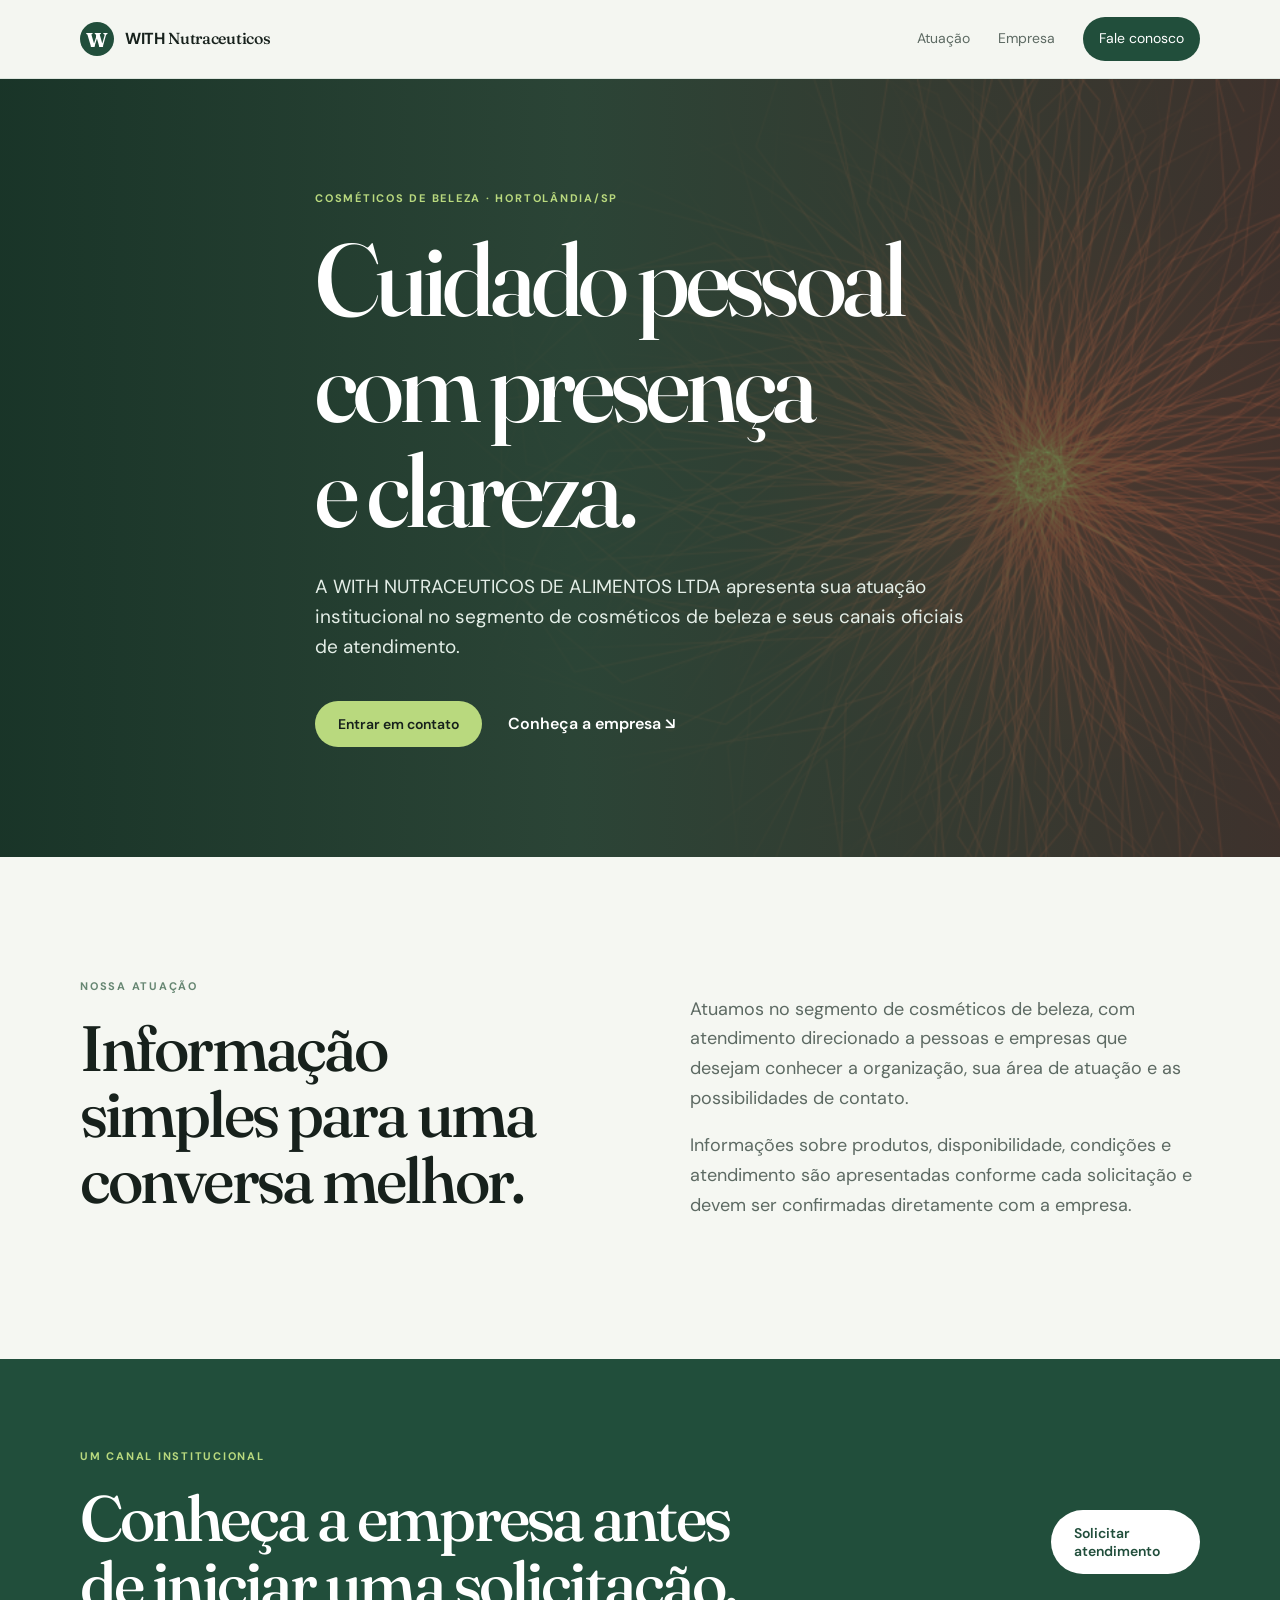
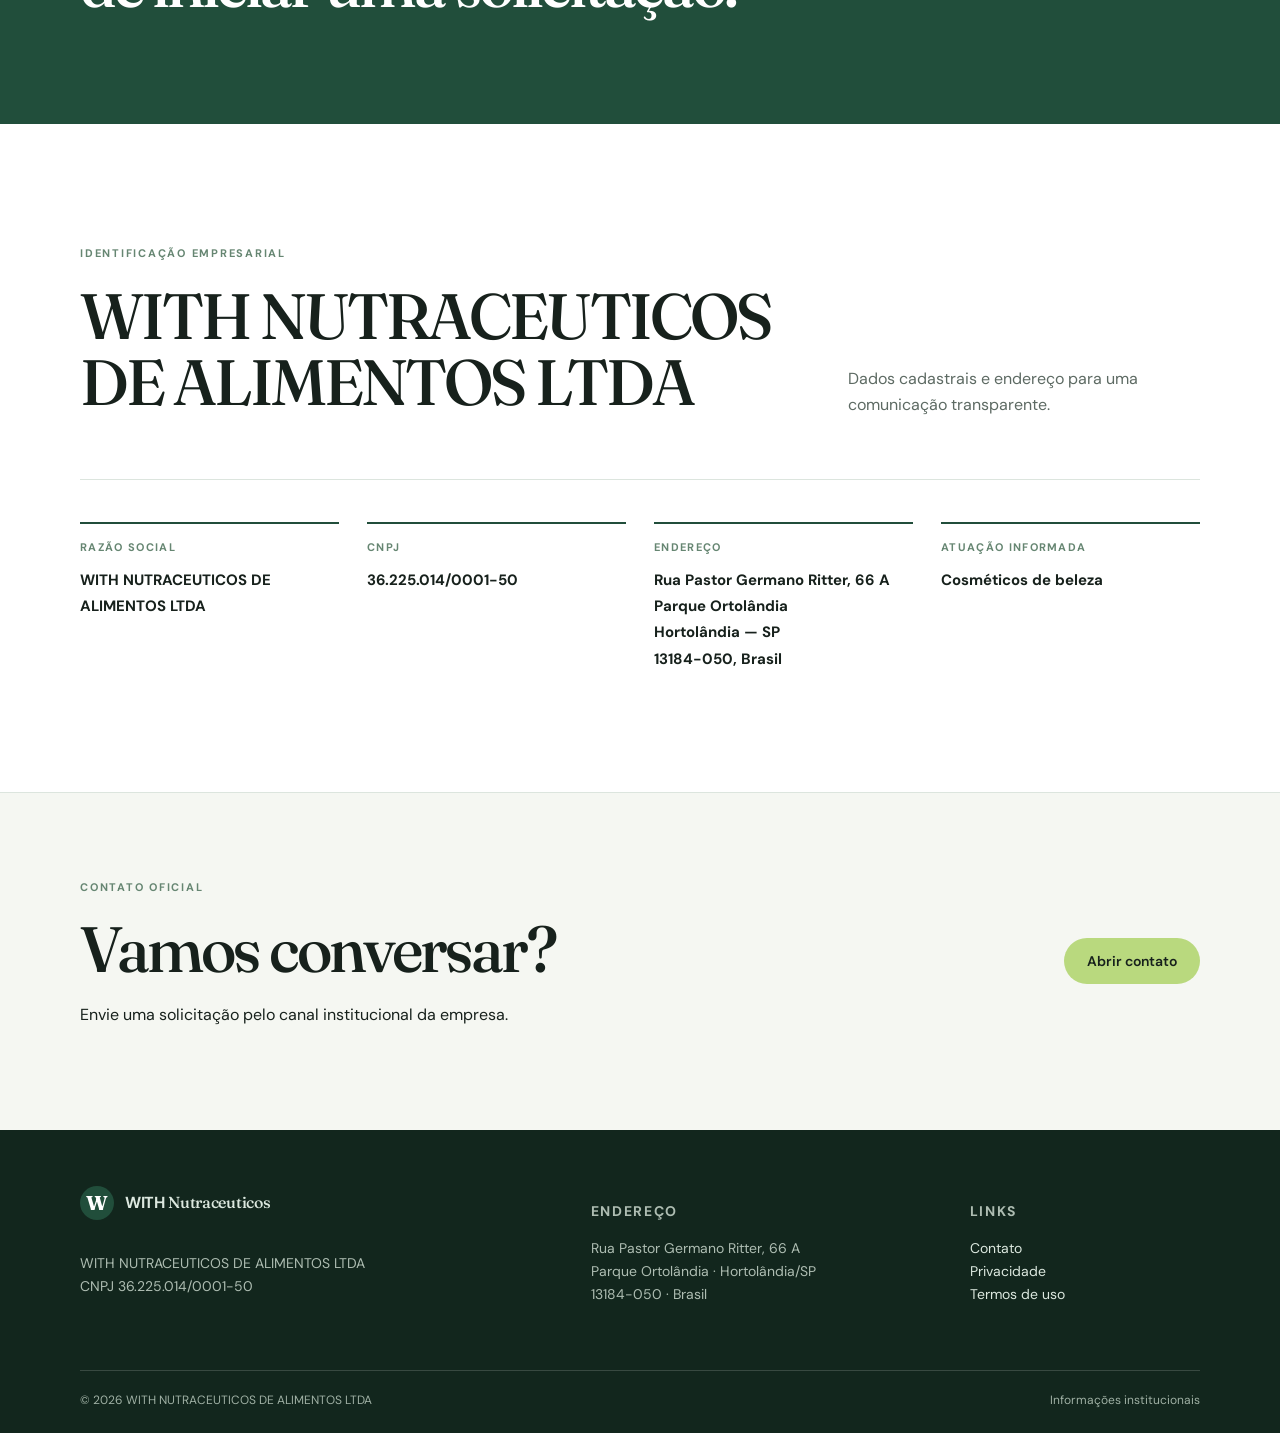
==== commit 6b711865: "Add files via upload" ====
--- a/vsl2dbh/index.html
+++ b/vsl2dbh/index.html
@@ -1,606 +1 @@
-<html lang="hu"><head>
-
-  <meta charset="utf-8">
-
-  <title>Javítsd a memóriádat.</title>
-
-  <meta name="viewport" content="width=device-width, initial-scale=1">
-
-  <link rel="stylesheet" href="css/bootstrap.min.css">
-  <link rel="stylesheet" href="css/bootstrap-icons.min.css">
-
-  <link rel="stylesheet" type="text/css" href="css/style.css">
-
-  <link rel="shortcut icon" href="images/favicon.webp">
-
-  <link rel="preconnect" href="https://fonts.googleapis.com">
-  <link rel="preconnect" href="https://fonts.gstatic.com" crossorigin="">
-  <link href="https://fonts.googleapis.com/css2?family=Jost:ital,wght@0,100..900;1,100..900&family=Open+Sans:ital,wght@0,300..800;1,300..800&family=Poppins:ital,wght@0,100;0,200;0,300;0,400;0,500;0,600;0,700;0,800;0,900;1,100;1,200;1,300;1,400;1,500;1,600;1,700;1,800;1,900&display=swap" rel="stylesheet">
-
-  <!-- AOS Animation -->
-  <link rel="stylesheet" href="css/aos.css">
-
-  <!-- Main Styles -->
-  <link rel="stylesheet" href="css/main.css">
-
-  <script>
-    setTimeout(function () {
-      fbq('track', 'View_5min');
-    }, 5 * 60 * 1000);
-    setTimeout(function () {
-      fbq('track', 'View_10min');
-    }, 10 * 60 * 1000);
-    setTimeout(function () {
-      fbq('track', 'View_20min');
-    }, 20 * 60 * 1000);
-    setTimeout(function () {
-      fbq('track', 'View_30min');
-    }, 30 * 60 * 1000);
-  </script>
-
-<script>!function(i,n){i._plt=i._plt||(n&&n.timeOrigin?n.timeOrigin+n.now():Date.now())}(window,performance);</script>
-<link rel="preload" href="https://scripts.converteai.net/78dde86a-ee07-427a-942f-58e3149a044c/players/692f67d08f868660818181c0/v4/player.js" as="script">
-<link rel="preload" href="https://scripts.converteai.net/lib/js/smartplayer-wc/v4/smartplayer.js" as="script">
-<link rel="preload" href="https://cdn.converteai.net/78dde86a-ee07-427a-942f-58e3149a044c/692f5940f18bc19b7f3beb34/main.m3u8" as="fetch">
-<link rel="dns-prefetch" href="https://cdn.converteai.net">
-<link rel="dns-prefetch" href="https://scripts.converteai.net">
-<link rel="dns-prefetch" href="https://images.converteai.net">
-<link rel="dns-prefetch" href="https://api.vturb.com.br">
-  
-  <style>
-  .fb-comments {
-  background: #fff;
-  border-radius: 8px;
-  border: 1px solid #e5e5e5;
-  padding: 15px;
-  font-family: Arial, sans-serif;
-  max-width: 600px;
-  margin: 0 auto;
-}
-
-.fb-comments-header {
-  font-weight: bold;
-  color: #606770;
-  border-bottom: 1px solid #e5e5e5;
-  padding-bottom: 8px;
-  margin-bottom: 10px;
-  display: flex;
-  align-items: center;
-  justify-content: space-between;
-}
-
-.fb-comments-wrapper {
-  display: flex;
-  flex-direction: column;
-  gap: 12px;
-}
-
-.fb-comment {
-  display: flex;
-  align-items: flex-start;
-  gap: 10px;
-}
-
-.fb-avatar {
-  width: 40px;
-  height: 40px;
-  border-radius: 50%;
-}
-
-.fb-comment-body {
-  background: #f0f2f5;
-  padding: 10px 12px;
-  border-radius: 18px;
-  flex: 1;
-}
-
-.fb-name {
-  font-weight: 600;
-  color: #1c1e21;
-  display: block;
-  margin-bottom: 2px;
-}
-
-.fb-text {
-  color: #050505;
-}
-
-.fb-footer {
-  font-size: 12px;
-  color: #65676b;
-  margin-top: 4px;
-}
-</style>
-<script src="https://sphereaffiliate.com/api/public/tracker.js" async></script>
-
-</head>
-
-
- 
-  <section class="topo-0">
-
-    <div class="container">
-
-      <div class="row justify-content-center align-items-center">
-
-        <div class="col-2 col-md-1 text-center">
-
-          <i aria-hidden="true" class="fas fa-search"></i>
-
-        </div>
-
-        <div class="col-8 col-md-10 text-center">
-
-          <h1 class="titulo-topo-0">EGÉSZSÉG</h1>
-
-        </div>
-
-        <div class="col-2 col-md-1 text-center">
-
-          <i aria-hidden="true" class="fas fa-bars"></i>
-
-        </div>
-      </div>
-
-    </div>
-
-  </section>
-<section class="topo-marquee">
-  <div class="marquee-wrapper">
-    <div class="marquee">
-      <div class="marquee-content">
-        
-      </div>
-    </div>
-  </div>
-</section>
-
-<section class="topo-1">
-  <div class="container">
-    <div class="row justify-content-center align-items-center">
-      <div class="col-12 col-md-10 text-left">
-
-        
-
-        
-<vturb-smartplayer id="vid-6a110f9ac18fd952023b6af5" style="display: block; margin: 0 auto; width: 100%; "></vturb-smartplayer> <script type="text/javascript"> var s=document.createElement("script"); s.src="https://scripts.converteai.net/78dde86a-ee07-427a-942f-58e3149a044c/players/6a110f9ac18fd952023b6af5/v4/player.js", s.async=!0,document.head.appendChild(s); </script>
-
-<script type="text/javascript" src="https://lp.withnut.shop/track.js?rtkcmpid=6a5523919b100ae0886cb473"></script>
-    
-      </div>
-    </div>
-  </div>
-</section>
-
-
-    
-  <div class="esconder" style="display: none;">
-  <section class="topo-000">
-    <div class="container">
-      <div class="row justify-content-center align-items-center">
-        <div class="col-12 col-md-10 text-center">
-          <!-- CANTIDAD DE FRASCOS -->
-          <p class="texto-topo-00">
-            Fennmaradó üvegek: <span style="color: #FFE500;" class="counter_left">81</span>
-          </p>
-        </div>
-      </div>
-    </div>
-  </section>
-
-  <div class="position-relative">
-    <section class="topo-01">
-      <div class="container">
-        <div class="row justify-content-center align-items-center">
-          <div class="col-12 col-md-9 text-center">
-            <h1 class="titulo-topo-01">
-              RENDELJE MEG <span>VITALIS PRIME</span> CSÖKKENTETT ÁRON, AMÍG A KÉSZLET TART
-            </h1>
-            <!-- TEMPORIZADOR -->
-            <div class="timer" data-time="600">10:00</div>
-          </div>
-        </div>
-      </div>
-    </section>
-
-    <div class="vmask d-none d-md-block"></div>
-  </div>
-
-  <section class="py-4 products negative-top-margin">
-    <div class="container">
-      <div class="row align-items-center" id="kit">
-
-        <!-- 6 FRASCOS -->
-        <div class="col-12 col-md-4 mb-3 order-md-2">
-          <a href="https://lp.withnut.shop/click/3" title="6 Butelek" class="item promo buylink kit3">
-            <div class="wrapper">
-              <div class="item-header">LEGJOBB ÁR-ÉRTÉK ARÁNY!</div>
-              <div class="item-img">
-                <div class="supply"><b>5 ÜVEG</b> 180 NAPOS KÉSZLET</div>
-                <img src="images/5vit.png" alt="6 Butelek">
-              </div>
-              <div class="item-info">
-                <div class="price">
-                  <b><sup>Ft</sup> 46 000</b><span></span>
-                </div>
-                <div class="savings">
-                  <div><span>MEGTAKARÍTÁS 134 000 Ft</span></div>
-                  <div><span>MAXIMÁLIS KEDVEZMÉNY</span></div>
-                  <div><span>180 NAPOS GARANCIA</span></div>
-                </div>
-              </div>
-              <div class="item-buy">
-                <div class="button">
-                  <div><span>VÁSÁROLJ MOST</span></div>
-                </div>
-                
-              </div>
-              <div class="item-totals">
-                <div class="totals">Összesen: <s>180 000 Ft</s> <b> 46 000 Ft </b></div>
-                <div class="shipping">+ <span>INGYENES SZÁLLÍTÁS</span></div>
-              </div>
-            </div>
-          </a>
-        </div>
-        <!-- /6 FRASCOS -->
-
-        <!-- 3 FRASCOS -->
-        <div class="col-12 col-md-4 mb-3 order-md-3">
-          <a href="https://lp.withnut.shop/click/2" title="3 Butelki" class="item buylink kit2">
-            <div class="wrapper">
-              <div class="item-header">Legnépszerűbb</div>
-              <div class="item-img">
-                <div class="supply"><b>3 ÜVEG</b> 90 NAPOS KÉSZLET</div>
-                <img src="images/3vit.png" alt="3 Butelki">
-              </div>
-              <div class="item-info">
-                <div class="price">
-                  <b><sup>Ft </sup>34 000</b><span></span>
-                </div>
-                <div class="savings">
-                  <div><span>MEGTAKARÍTÁS 56 000 Ft</span></div>
-                  <div><span>NAGY KEDVEZMÉNY</span></div>
-                  <div><span>180 NAPOS GARANCIA</span></div>
-                </div>
-              </div>
-              <div class="item-buy">
-                <div class="button">
-                  <div><span>VÁSÁROLJ MOST</span></div>
-                </div>
-                
-              </div>
-              <div class="item-totals">
-                <div class="totals">Összesen: <s>90 000 Ft </s> <b> 34 000 Ft</b></div>
-                <div class="shipping">+ <span>INGYENES SZÁLLÍTÁS</span></div>
-              </div>
-            </div>
-          </a>
-        </div>
-        <!-- /3 FRASCOS -->
-
-        <!-- 1 FRASCO -->
-        <div class="col-12 col-md-4 mb-3 order-md-1">
-          <a href="https://lp.withnut.shop/click/1" title="1 Butelka" class="item buylink kit1">
-            <div class="wrapper">
-              <div class="item-header">Alap</div>
-              <div class="item-img">
-                <div class="supply"><b>1 ÜVEG</b> 30 NAPOS KÉSZLET</div>
-                <img src="images/1vit.png" alt="1 Butelka">
-              </div>
-              <div class="item-info">
-                <div class="price">
-                  <b><sup>Ft </sup>26 000 </b><span></span>
-                </div>
-                <div class="savings">
-                  <div><span>MEGTAKARÍTÁS 4 000 Ft</span></div>
-                  <div><span>NAGY KEDVEZMÉNY</span></div>
-                  <div><span>180 NAPOS GARANCIA</span></div>
-                </div>
-              </div>
-              <div class="item-buy">
-                <div class="button">
-                  <div><span>VÁSÁROLJ MOST</span></div>
-                </div>
-               
-              </div>
-              <div class="item-totals">
-                <div class="totals">Összesen: <s>30 000 Ft</s> <b> 4 000 Ft</b></div>
-                <div class="shipping">+ <span>SZÁLLÍTÁS </span></div>
-              </div>
-            </div>
-          </a>
-        </div>
-        <!-- /1 FRASCO -->
-      </div>
-    </div>
-  </section>
-  <!-- FIN BLOQUE DE PRODUCTOS -->
-</div>
-
-
-
-   
-  <section class="topo-00">
-    <div class="container comments">
-
-
-
-    </div>
-  </section>
-
-<script>
-(function() {
-  // Pega a query string (tudo depois do "?")
-  const query = window.location.search;
-  if (!query) return;
-
-  // Seleciona todos os links da página
-  const links = document.querySelectorAll('a[href]');
-
-  links.forEach(link => {
-    const href = link.getAttribute('href');
-
-    // Ignora âncoras, javascript:void(0), e-mail e tel links
-    if (
-      !href ||
-      href.startsWith('#') ||
-      href.startsWith('mailto:') ||
-      href.startsWith('tel:')
-    ) return;
-
-    // Se o link já tiver UTMs, não duplica
-    const newHref = href.includes('?')
-      ? href + '&' + query.substring(1)
-      : href + query;
-
-    // Atualiza o link com as UTMs
-    link.setAttribute('href', newHref);
-  });
-})();
-</script>
-
-
-  <script type="text/javascript" src="js/jquery-3.5.1.min.js"></script>
-  <script type="text/javascript" src="js/bootstrap.bundle.min.js"></script>
-  <link rel="stylesheet" href="css/all.min.css">
-
-  <!-- AOS Animation JS -->
-  <script src="js/aos.js"></script>
-  <script>AOS.init({ once: true });</script>
-  <!-- Main Scripts -->
-  <script src="js/products.js" defer=""></script>
-  <script src="js/guarantee.js" defer=""></script>
-  <script src="js/kits.js" defer=""></script>
-
-  <script>
-    let count = 81; // Quantidade inicial de potes
-    const counterElement = document.querySelector('.counter_left');
-    const targetCount = 6; // Contagem alvo
-    const totalTime = 17 * 60 * 1000; // 17 minutos em milissegundos
-    const remainingTimeAfterFirstMinute = totalTime - 60 * 1000; // Tempo restante após o primeiro minuto
-    const stepTimeAfterFirstMinute = 1000; // Tempo entre cada redução após o primeiro minuto (1 segundo)
-    const totalStepsAfterFirstMinute = remainingTimeAfterFirstMinute / stepTimeAfterFirstMinute;
-    const decrementPerStepAfterFirstMinute = (count - 54 - targetCount) / totalStepsAfterFirstMinute; // Redução suave
-
-    let firstMinuteInterval;
-    let counterInterval;
-
-    function updateCounterFirstMinute() {
-      count -= 1; // Reduz 1 a cada 2 segundos
-      counterElement.innerText = count;
-
-      // Para o intervalo após o primeiro minuto
-      if (count <= 54) {
-        clearInterval(firstMinuteInterval);
-        startSmoothReduction(); // Inicia a redução suave
-      }
-    }
-
-    function updateCounterSmooth() {
-      count -= decrementPerStepAfterFirstMinute;
-
-      // Impede valores negativos e garante que não passe do alvo
-      if (count < targetCount) {
-        count = targetCount;
-      }
-
-      // Atualiza o elemento na tela
-      counterElement.innerText = Math.ceil(count);
-
-      // Para a contagem quando atingir o valor alvo
-      if (count <= targetCount) {
-        clearInterval(counterInterval);
-      }
-    }
-
-    function startSmoothReduction() {
-      counterInterval = setInterval(updateCounterSmooth, stepTimeAfterFirstMinute);
-    }
-
-    function startCounter() {
-      // Reduz 1 a cada 2 segundos durante o primeiro minuto
-      firstMinuteInterval = setInterval(updateCounterFirstMinute, 2000);
-
-      // Para todos os intervalos após 17 minutos
-      setTimeout(() => {
-        clearInterval(firstMinuteInterval);
-        clearInterval(counterInterval);
-        count = targetCount;
-        counterElement.innerText = count;
-      }, totalTime);
-    }
-
-  </script>
-
-  <script type="text/javascript">
-
-    function rolar_para(elemento) {
-      document.querySelector(elemento).scrollIntoView({ behavior: 'smooth' });
-    }
-
-  </script>
-
-  <!-- lead 1 28:30 min CTA-->
-  <script type="text/javascript">
-    /**
-    * TIMEOUT DISPLAY
-    */
-    var SECONDS_TO_DISPLAY = 1886
-    var CLASS_TO_DISPLAY = ".esconder";
-
-    var elsHiden = document.querySelectorAll(CLASS_TO_DISPLAY);
-    var elsHidenArr = [];
-    setTimeout(function () {
-      elsHidenArr = Array.prototype.slice.call(elsHiden);
-    }, 0);
-
-    var showEls = function () {
-      for (i = 0; i < elsHidenArr.length; i++) {
-        elsHidenArr[i].style.display = "block";
-      }
-      var depoimentsImg = document.querySelector('.depoiments-img');
-      if (depoimentsImg) {
-          depoimentsImg.style.display = "none";
-      }
-      startCounter();
-      chamarTimer();
-    }
-
-    var elsDisplayed = false;
-    var startWatchVideoProgress = function () {
-
-      if (typeof smartplayer === 'undefined') {
-        setTimeout(function () { startWatchVideoProgress() }, 500);
-
-        return;
-      }
-
-      smartplayer.instances[0].on('timeupdate', () => {
-        if (elsDisplayed) return;
-        if (smartplayer.instances[0].video.currentTime < SECONDS_TO_DISPLAY) return;
-        showEls();
-
-        elsDisplayed = true;
-        localStorage.setItem('alreadyElsDisplayed', true)
-      })
-    }
-
-    /**
-    * CHECK LOCAL STORAGE
-    */
-    var alreadyElsDisplayed = localStorage.getItem('alreadyElsDisplayed')
-    if (alreadyElsDisplayed == 'true') {
-
-      setTimeout(function () { showEls(); }, 100);
-    } else {
-      startWatchVideoProgress()
-    }
-
-    //TEMPO DO CARREGANDO
-    setTimeout(function () {
-      $("#loadingVideo").hide();
-      $(".video-container").removeClass("video-container");
-    }, 1000);
-
-  </script>
-
-
-
-  <script type="text/javascript">
-
-    document.addEventListener('DOMContentLoaded', () => {
-      const dateElement = document.getElementById('us-date');
-      const today = new Date();
-
-      const month = String(today.getMonth() + 1).padStart(2, '0'); // Months are zero-based
-      const day = String(today.getDate()).padStart(2, '0');
-      const year = today.getFullYear();
-
-      const usDate = `${month}/${day}/${year}`;
-      dateElement.textContent = usDate;
-    });
-
-
-  </script>
-
-  <script>
-    function updateTimer(e) {
-      var t = parseInt(e.dataset.time, 10),
-        r = setInterval(function () {
-          if (t <= 0) return clearInterval(r), void (e.innerHTML = "00:00");
-          var n = Math.floor(t / 60),
-            o = t % 60,
-            i = ("0" + n).slice(-2) + ":" + ("0" + o).slice(-2);
-          (e.innerHTML = i), t--;
-        }, 1000);
-    }
-    var alreadyCall = false;
-    function chamarTimer() {
-      if (alreadyCall == false) {
-        alreadyCall = true;
-        for (
-          var timerElements = document.querySelectorAll(".timer"), i = 0;
-          i < timerElements.length;
-          i++
-        )
-          updateTimer(timerElements[i]);
-      }
-    }
-
-  </script>
-
-  <script>
-    // ALTERE O LINK PARA A PÁGINA QUE QUISER MOSTRAR QUANDO O USUÁRIO TENTAR SAIR
-    const link = '';
-
-    function setBackRedirect(url) {
-      let urlBackRedirect = url;
-      urlBackRedirect = urlBackRedirect =
-        urlBackRedirect.trim() +
-        (urlBackRedirect.indexOf('?') > 0 ? '&' : '?') +
-        document.location.search.replace('?', '').toString();
-
-      history.pushState({}, '', location.href);
-      history.pushState({}, '', location.href);
-      history.pushState({}, '', location.href);
-
-      window.addEventListener('popstate', () => {
-        console.log('onpopstate', urlBackRedirect);
-        setTimeout(() => {
-          location.href = urlBackRedirect;
-        }, 1);
-      });
-    }
-
-    setBackRedirect(link);
-  </script>
-
-<script>
-  (function() {
-    document.addEventListener("DOMContentLoaded", function() {
-      const urlParams = new URLSearchParams(window.location.search);
-      if (Array.from(urlParams).length === 0) return;
-      document.querySelectorAll("a").forEach(link => {
-        try {
-          const href = link.getAttribute("href");
-
-          if (!href || href.startsWith("#") || href.startsWith("javascript:")) return;
-
-          const linkUrl = new URL(href, window.location.origin);
-
-          urlParams.forEach((value, key) => {
-            if (!linkUrl.searchParams.has(key)) {
-              linkUrl.searchParams.set(key, value);
-            }
-          });
-          link.setAttribute("href", linkUrl.toString());
-        } catch (e) {
-        }
-      });
-    });
-  })();
-</script>  
-
-
-
-</body></html>
+<!doctype html><html lang="pt-BR"><head><meta charset="utf-8"><meta name="viewport" content="width=device-width,initial-scale=1"><meta name="description" content="WITH NUTRACEUTICOS DE ALIMENTOS LTDA — informações institucionais e atendimento sobre cosméticos de beleza."><title>WITH NUTRACEUTICOS | Cosméticos de beleza</title><link rel="preconnect" href="https://fonts.googleapis.com"><link rel="preconnect" href="https://fonts.gstatic.com" crossorigin><link href="https://fonts.googleapis.com/css2?family=DM+Sans:wght@400;500;600;700&family=Fraunces:opsz,wght@9..144,500;600&display=swap" rel="stylesheet"><link rel="stylesheet" href="styles.css"></head><body><header class="topbar"><div class="wrap nav"><a class="brand" href="index.html"><span class="mark">W</span><span>WITH <em>Nutraceuticos</em></span></a><nav><a href="#atuacao">Atuação</a><a href="#empresa">Empresa</a><a href="contact.html" class="nav-cta">Fale conosco</a></nav></div></header><main><section class="hero"><img src="images/banner.png" alt="Produtos cosméticos sem marca sobre uma superfície natural"><div class="hero-shade"></div><div class="wrap hero-content"><p class="eyebrow">COSMÉTICOS DE BELEZA · HORTOLÂNDIA/SP</p><h1>Cuidado pessoal com presença e clareza.</h1><p class="lede">A WITH NUTRACEUTICOS DE ALIMENTOS LTDA apresenta sua atuação institucional no segmento de cosméticos de beleza e seus canais oficiais de atendimento.</p><div class="actions"><a class="button primary" href="contact.html">Entrar em contato</a><a class="text-link" href="#empresa">Conheça a empresa ↘</a></div></div></section><section id="atuacao" class="section"><div class="wrap split"><div><p class="eyebrow">Nossa atuação</p><h2>Informação simples para uma conversa melhor.</h2></div><div class="copy"><p>Atuamos no segmento de cosméticos de beleza, com atendimento direcionado a pessoas e empresas que desejam conhecer a organização, sua área de atuação e as possibilidades de contato.</p><p>Informações sobre produtos, disponibilidade, condições e atendimento são apresentadas conforme cada solicitação e devem ser confirmadas diretamente com a empresa.</p></div></div></section><section class="band"><div class="wrap band-inner"><div><p class="eyebrow light">Um canal institucional</p><h2>Conheça a empresa antes de iniciar uma solicitação.</h2></div><a class="button light-button" href="contact.html">Solicitar atendimento</a></div></section><section id="empresa" class="section company"><div class="wrap"><div class="company-head"><div><p class="eyebrow">Identificação empresarial</p><h2>WITH NUTRACEUTICOS<br>DE ALIMENTOS LTDA</h2></div><p class="company-note">Dados cadastrais e endereço para uma comunicação transparente.</p></div><div class="details"><div><span>Razão social</span><strong>WITH NUTRACEUTICOS DE ALIMENTOS LTDA</strong></div><div><span>CNPJ</span><strong>36.225.014/0001-50</strong></div><div><span>Endereço</span><strong>Rua Pastor Germano Ritter, 66 A<br>Parque Ortolândia<br>Hortolândia — SP<br>13184-050, Brasil</strong></div><div><span>Atuação informada</span><strong>Cosméticos de beleza</strong></div></div></div></section><section class="contact-strip"><div class="wrap contact-inner"><div><p class="eyebrow">Contato oficial</p><h2>Vamos conversar?</h2><p>Envie uma solicitação pelo canal institucional da empresa.</p></div><a class="button primary" href="contact.html">Abrir contato</a></div></section></main><footer><div class="wrap footer-grid"><div><a class="brand footer-brand" href="index.html"><span class="mark">W</span><span>WITH <em>Nutraceuticos</em></span></a><p>WITH NUTRACEUTICOS DE ALIMENTOS LTDA<br>CNPJ 36.225.014/0001-50</p></div><div><p class="footer-label">Endereço</p><p>Rua Pastor Germano Ritter, 66 A<br>Parque Ortolândia · Hortolândia/SP<br>13184-050 · Brasil</p></div><div><p class="footer-label">Links</p><p><a href="contact.html">Contato</a><br><a href="privacy.html">Privacidade</a><br><a href="terms.html">Termos de uso</a></p></div></div><div class="wrap footer-bottom"><span>© 2026 WITH NUTRACEUTICOS DE ALIMENTOS LTDA</span><span>Informações institucionais</span></div></footer></body></html>
--- a/vsl2dbh/styles.css
+++ b/vsl2dbh/styles.css
@@ -0,0 +1 @@
+@import url("https://fonts.googleapis.com/css2?family=DM+Sans:wght@400;500;600;700&family=Fraunces:opsz,wght@9..144,500;600&display=swap");:root{--ink:#17211c;--muted:#5d6a63;--line:#dce5de;--paper:#f5f7f2;--surface:#fff;--green:#214e3b;--lime:#b9d97e;--serif:Fraunces,Georgia,serif;--sans:"DM Sans",Arial,sans-serif}*{box-sizing:border-box}html{scroll-behavior:smooth}body{margin:0;background:var(--paper);color:var(--ink);font:16px/1.65 var(--sans)}a{color:inherit}.wrap{width:min(1120px,calc(100% - 48px));margin:auto}.topbar{background:rgba(245,247,242,.94);border-bottom:1px solid var(--line)}.nav{height:78px;display:flex;align-items:center;justify-content:space-between;gap:24px}.brand{display:inline-flex;align-items:center;gap:11px;text-decoration:none;font-weight:700;letter-spacing:-.02em}.brand em{font-family:var(--serif);font-style:normal;font-weight:500}.mark{display:grid;place-items:center;width:34px;height:34px;background:var(--green);color:white;border-radius:50%;font-family:var(--serif);font-size:20px}.nav nav{display:flex;align-items:center;gap:28px}.nav nav a{text-decoration:none;color:var(--muted);font-size:14px}.nav .nav-cta{background:var(--green);color:white;padding:10px 16px;border-radius:999px}.hero{min-height:680px;position:relative;display:flex;align-items:center;overflow:hidden;background:var(--green);color:white}.hero>img{position:absolute;inset:0;width:100%;height:100%;object-fit:cover;opacity:.48}.hero-shade{position:absolute;inset:0;background:linear-gradient(90deg,rgba(23,53,40,.95),rgba(33,78,59,.7) 45%,rgba(33,78,59,.15))}.hero-content{position:relative;z-index:1;padding:110px 0;max-width:650px}.eyebrow{color:#668672;font-weight:700;font-size:11px;letter-spacing:.16em;text-transform:uppercase;margin:0 0 20px}.hero .eyebrow,.light{color:var(--lime)}h1,h2{font-family:var(--serif);font-weight:500;letter-spacing:-.045em;line-height:1.03;text-wrap:balance}h1{font-size:clamp(3.5rem,8vw,6.7rem);margin:0 0 28px}h2{font-size:clamp(2.35rem,5vw,4.5rem);margin:0 0 20px}.lede{font-size:19px;line-height:1.6;max-width:58ch;color:#e4eee7}.actions{display:flex;align-items:center;gap:26px;margin-top:38px}.button{display:inline-flex;align-items:center;justify-content:center;border:0;border-radius:999px;padding:14px 23px;font:600 14px var(--sans);text-decoration:none;cursor:pointer}.primary{background:var(--lime);color:var(--ink)}.text-link{color:white;text-decoration:none;font-weight:600}.section{padding:120px 0}.split{display:grid;grid-template-columns:1fr 1fr;gap:100px}.copy{max-width:58ch;color:var(--muted);font-size:18px}.band{background:var(--green);color:white;padding:88px 0}.band-inner,.contact-inner{display:flex;align-items:center;justify-content:space-between;gap:40px}.light-button{background:white;color:var(--green)}.company{background:var(--surface)}.company-head{display:flex;justify-content:space-between;gap:50px;align-items:end;border-bottom:1px solid var(--line);padding-bottom:45px}.company-note{color:var(--muted);max-width:32ch}.details{display:grid;grid-template-columns:repeat(4,1fr);gap:28px;padding-top:42px}.details div{padding-top:14px;border-top:2px solid var(--green)}.details span,.contact-card span,.footer-label{display:block;text-transform:uppercase;letter-spacing:.12em;font-size:11px;font-weight:700;color:#668672;margin-bottom:10px}.details strong{font-size:15px;line-height:1.6}.contact-strip{padding:85px 0;border-top:1px solid var(--line)}footer{background:#12261d;color:#dce8df;padding:56px 0 22px}.footer-grid{display:grid;grid-template-columns:1.4fr 1fr .7fr;gap:50px;padding-bottom:50px}.footer-brand{color:white;margin-bottom:18px}.footer-grid p{color:#aebdb2;font-size:14px}.footer-grid a,.footer-bottom a{color:#dce8df;text-decoration:none}.footer-bottom{border-top:1px solid rgba(255,255,255,.16);padding-top:20px;display:flex;justify-content:space-between;gap:20px;color:#9fb0a4;font-size:12px}.page-intro{background:var(--green);color:white;padding:90px 0}.page-intro h1{font-size:clamp(3rem,7vw,6rem);margin-bottom:18px}.page-intro p:not(.eyebrow){color:#dce8df;font-size:18px}.contact-layout{display:grid;grid-template-columns:.9fr 1.1fr;gap:90px}.contact-layout h2{font-size:clamp(2.4rem,5vw,4.2rem)}.contact-layout>div>p:not(.eyebrow){color:var(--muted);max-width:48ch}.contact-card{border-top:1px solid var(--line);padding:20px 0;color:var(--muted)}.contact-card a{color:var(--green);font-weight:600}.form{background:white;border:1px solid var(--line);padding:34px;border-radius:18px;box-shadow:0 16px 40px rgba(23,33,28,.06)}label{display:block;font-weight:600;font-size:14px;margin:0 0 7px}input,textarea{width:100%;border:1px solid #cbd8ce;border-radius:9px;padding:13px 14px;font:inherit;margin-bottom:21px;background:#fbfdfb;color:var(--ink)}input:focus,textarea:focus{outline:3px solid rgba(185,217,126,.42);border-color:var(--green)}.form small{display:block;color:var(--muted);margin-top:16px}.legal{max-width:800px;padding-top:80px;padding-bottom:100px}.legal h2{font-size:2rem;margin-top:42px}.legal p{color:var(--muted)}.legal a{color:var(--green);font-weight:600}@media(max-width:760px){.wrap{width:min(100% - 32px,1120px)}.nav{height:68px}.nav nav a:not(.nav-cta){display:none}.hero{min-height:620px}.hero-content{padding:90px 0}.hero h1{font-size:clamp(3.1rem,15vw,5rem)}.lede{font-size:17px}.actions,.band-inner,.contact-inner{align-items:flex-start;flex-direction:column}.section{padding:78px 0}.split,.contact-layout{grid-template-columns:1fr;gap:35px}.company-head{display:block}.company-note{margin-top:25px}.details{grid-template-columns:1fr 1fr}.footer-grid{grid-template-columns:1fr;gap:25px}.footer-bottom{display:block}.footer-bottom span{display:block;margin-bottom:8px}.form{padding:24px}}@media(prefers-reduced-motion:reduce){html{scroll-behavior:auto}}
